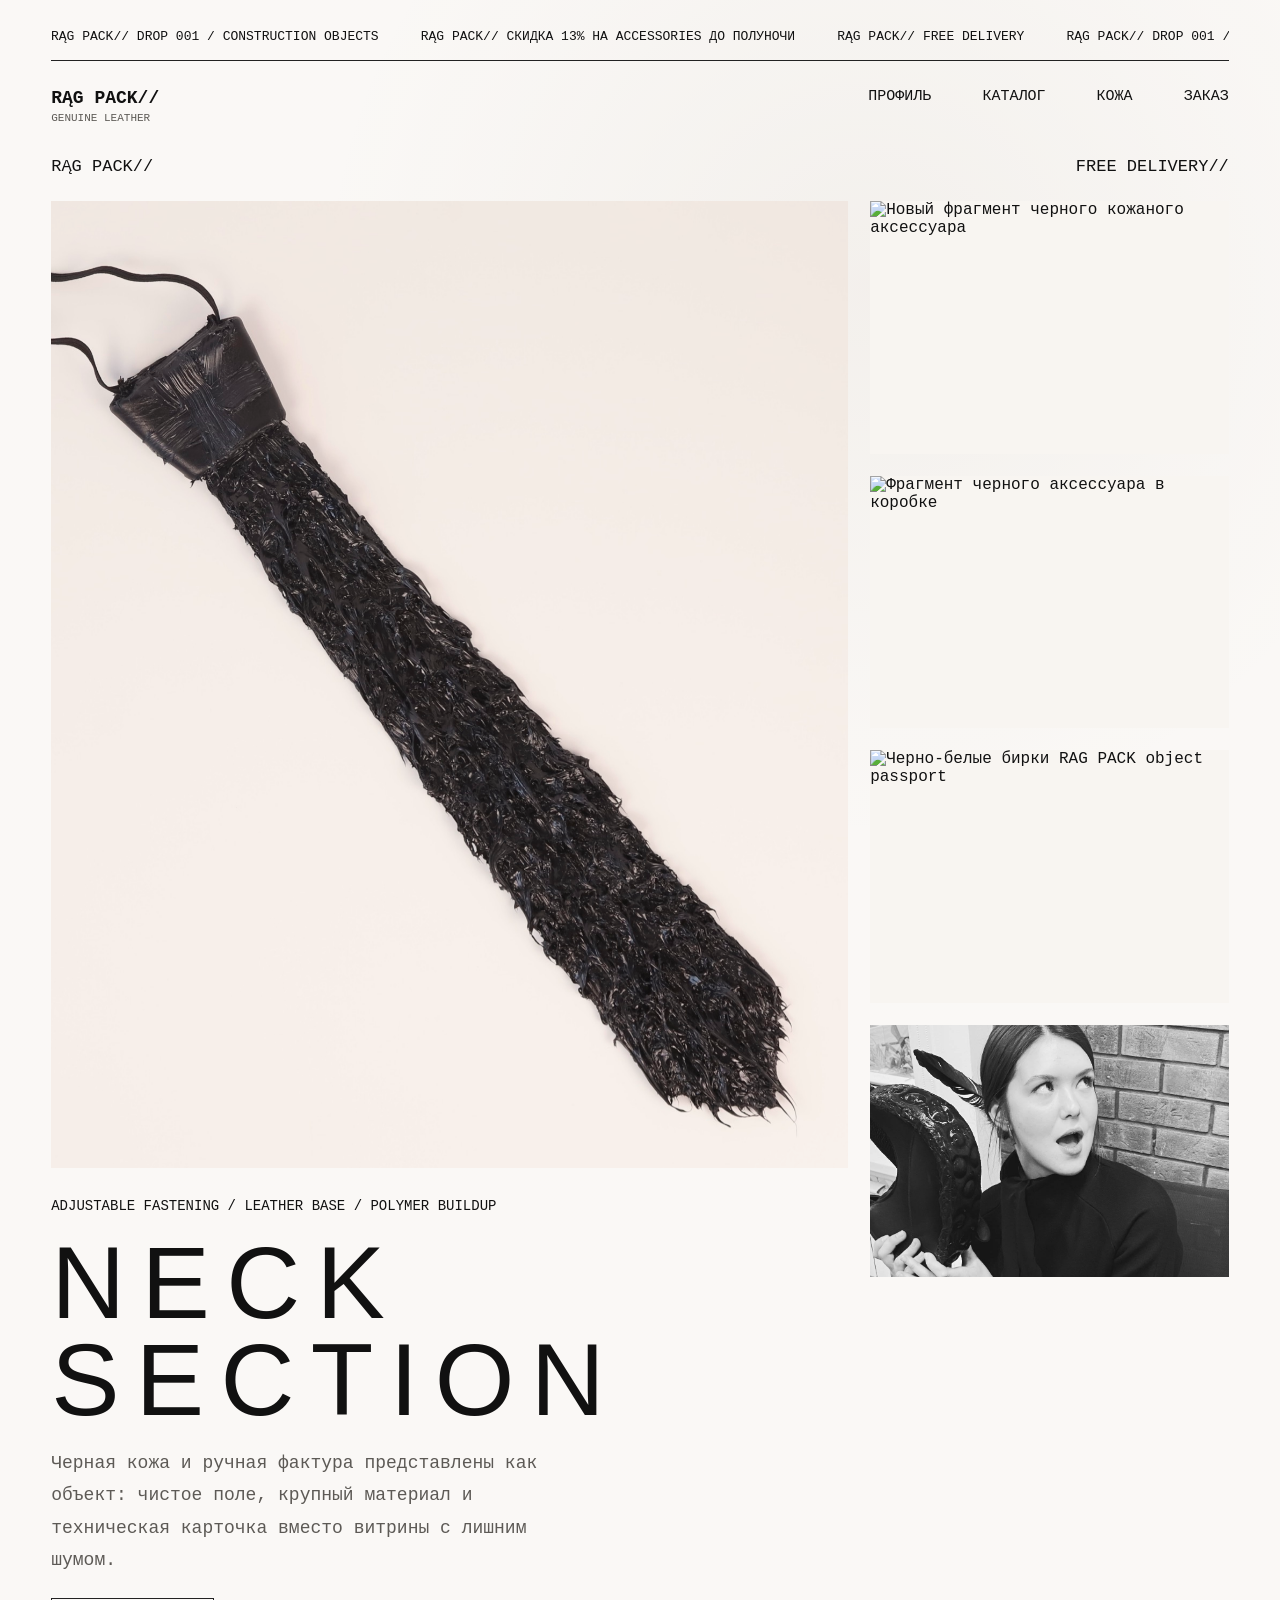
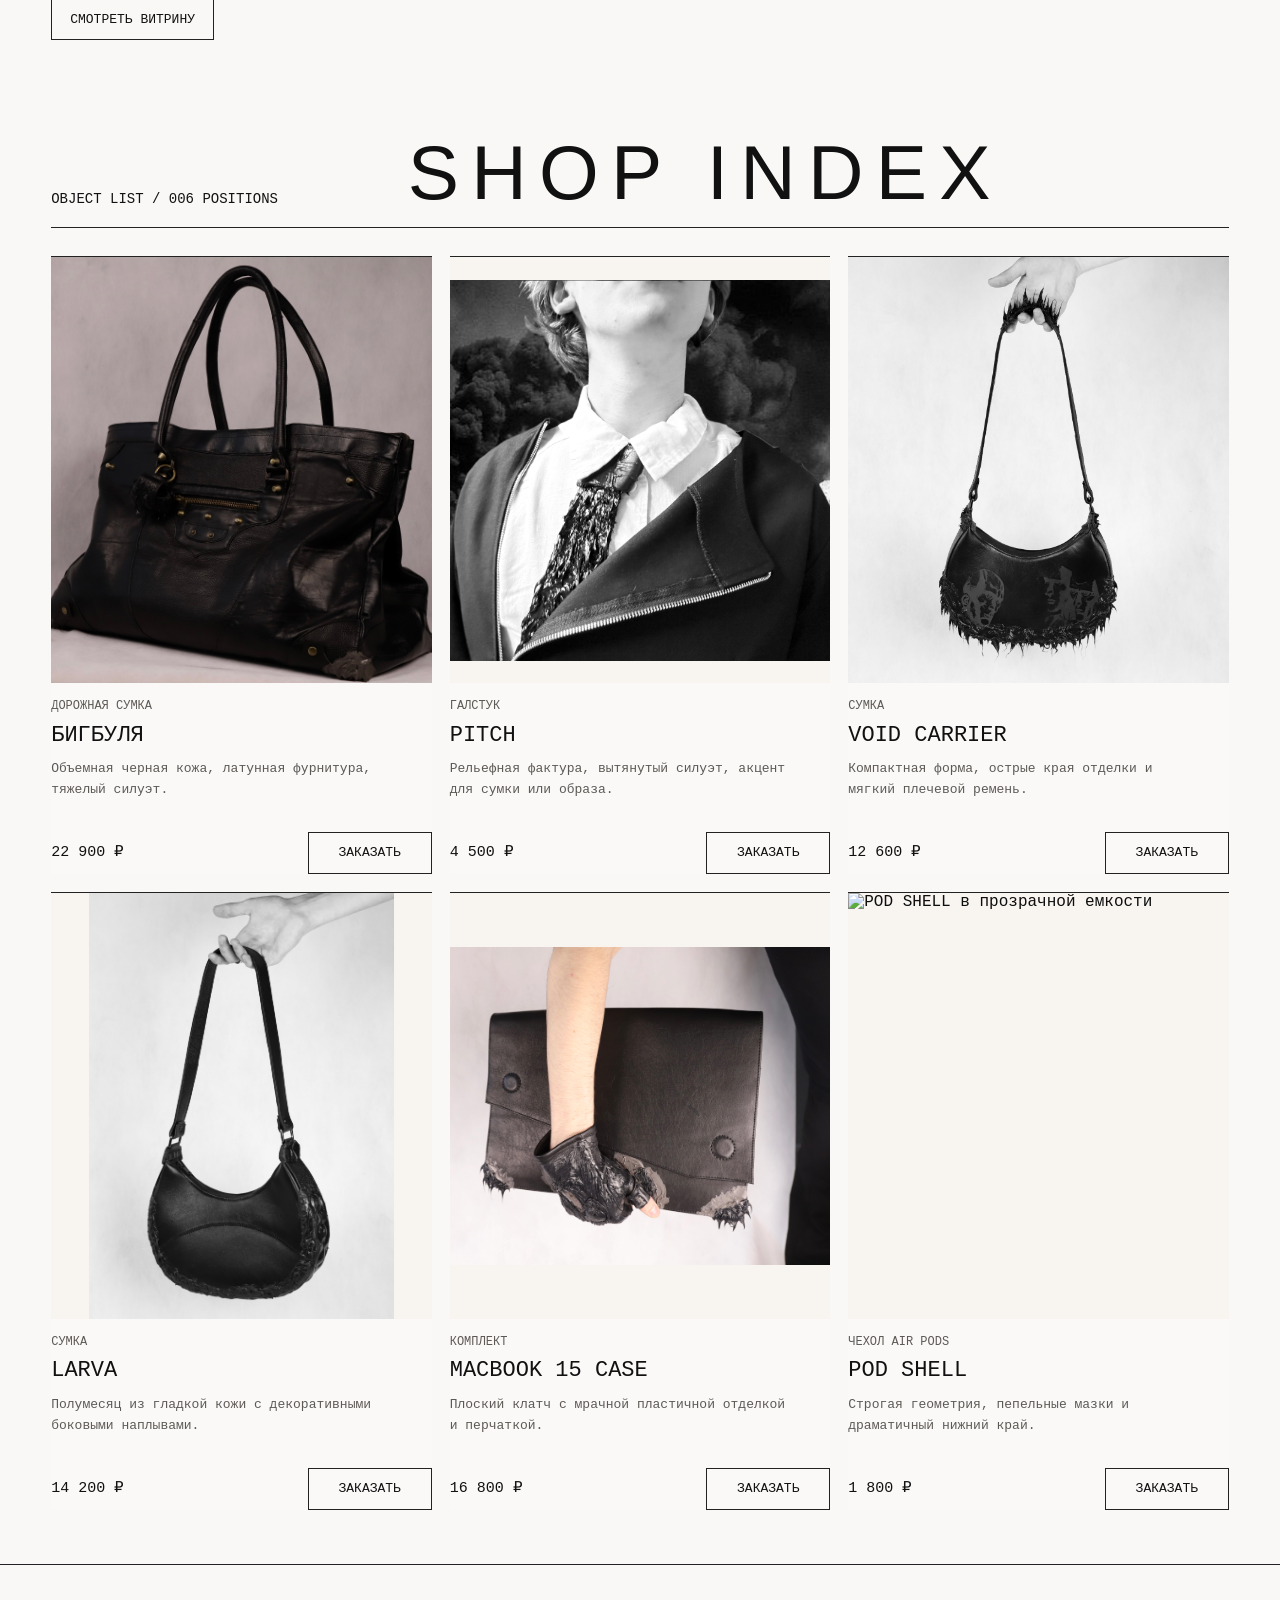
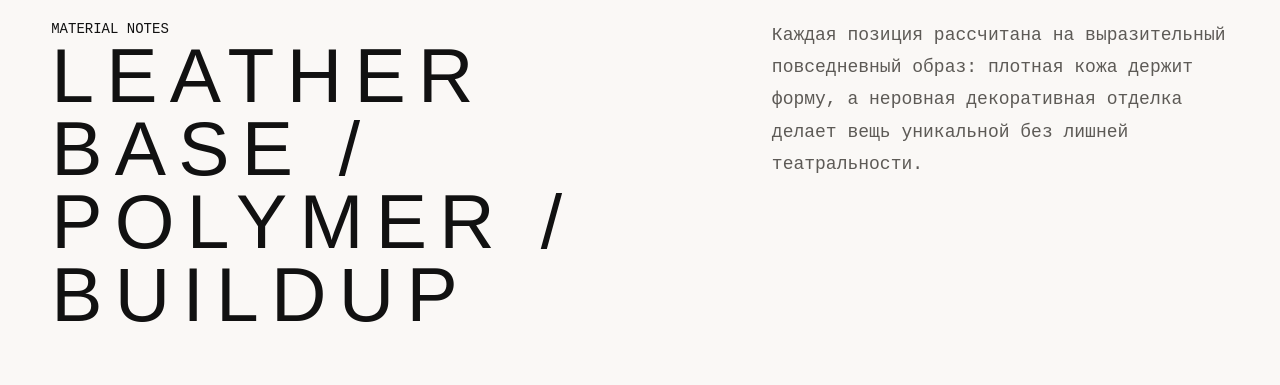
==== index.html @ fab862c4 "Point landing to permanent API domain" ====
<!doctype html>
<html lang="ru">

<head>
  <meta charset="UTF-8" />
  <meta name="viewport" content="width=device-width, initial-scale=1.0" />
  <title>RĄG PACK// Genuine Leather</title>
  <meta name="ragpack-api-url" content="https://api.ragpack.ru/api/orders" />
  <link rel="stylesheet" href="styles.css" />
</head>

<body>
  <div class="announcement" aria-label="Анонсы и скидки">
    <div class="announcement__frame">
      <div class="announcement__track">
        <span>drop 001 / construction objects</span>
        <span>скидка 13% на accessories до полуночи</span>
        <span>free delivery</span>
        <span aria-hidden="true">drop 001 / construction objects</span>
        <span aria-hidden="true">скидка 13% на accessories до полуночи</span>
        <span aria-hidden="true">free delivery</span>
      </div>
    </div>
  </div>

  <header class="site-header">
    <a class="logo" href="#" aria-label="RĄG PACK// Genuine Leather">
      <span class="logo__mark">R</span>
      <span>RĄG PACK//</span>
      <small>genuine leather</small>
    </a>
    <nav class="nav" aria-label="Основная навигация">
      <a href="https://api.ragpack.ru/profile">Профиль</a>
      <a href="#catalog">Каталог</a>
      <a href="#craft">Кожа</a>
      <a href="#order">Заказ</a>
    </nav>
  </header>

  <main>
    <section class="hero" aria-labelledby="hero-title">
      <div class="hero__topline">
        <span>RĄG PACK//</span>
        <span>FREE DELIVERY//</span>
      </div>
      <div class="hero__layout">
        <div>
          <div class="hero__media">
            <img src="assets/product-3.jpg" alt="Крупный фрагмент черного кожаного аксессуара" />
          </div>
          <div class="hero__content">
            <p class="section-label">adjustable fastening / leather base / polymer buildup</p>
            <h1 id="hero-title">neck section</h1>
            <p>
              Черная кожа и ручная фактура представлены как объект: чистое
              поле, крупный материал и техническая карточка вместо витрины с
              лишним шумом.
            </p>
            <a class="hero__button" href="#catalog">Смотреть витрину</a>
          </div>
        </div>
        <div class="detail-stack" aria-label="Фрагменты конструкции">
          <div class="detail-stack__image">
            <img src="assets/IMG_4618.heic.png" alt="Новый фрагмент черного кожаного аксессуара" />
          </div>
          <div class="detail-stack__image">
            <img src="assets/IMG_4147.heic.png" alt="Фрагмент черного аксессуара в коробке" />
          </div>
          <div class="detail-stack__image">
            <img src="assets/IMG_4120.heic.png" alt="Черно-белые бирки RAG PACK object passport" />
          </div>
          <div class="detail-stack__image">
            <img src="assets/detail-bottom.jpg" alt="Черно-белый портрет с сумкой Larva" />
          </div>
        </div>
      </div>
    </section>

    <section class="catalog" id="catalog" aria-labelledby="catalog-title">
      <div class="section-heading">
        <p class="section-label">object list / 006 positions</p>
        <h2 id="catalog-title">shop index</h2>
      </div>

      <div class="product-grid" id="product-grid" aria-live="polite">
        <noscript>
          <p class="catalog__fallback">
            Для заказа напишите креэйтору в Telegram:
            <a href="https://t.me/ragpackleather">https://t.me/ragpackleather</a>
          </p>
        </noscript>
      </div>
    </section>

    <section class="craft" id="craft" aria-labelledby="craft-title">
      <div>
        <p class="section-label">material notes</p>
        <h2 id="craft-title">leather base / polymer / buildup</h2>
      </div>
      <p>
        Каждая позиция рассчитана на выразительный повседневный образ: плотная
        кожа держит форму, а неровная декоративная отделка делает вещь
        уникальной без лишней театральности.
      </p>
    </section>
  </main>

  <dialog class="order-dialog" id="order">
    <form class="order-form" id="order-form">
      <button class="order-form__close" type="button" value="cancel" aria-label="Закрыть">×</button>
      <p class="section-label">Заказ</p>
      <h2>Написать креэйтору</h2>
      <p class="order-form__product">
        Товар: <span id="selected-product"></span>
      </p>
      <input type="text" name="company" tabindex="-1" autocomplete="off" aria-hidden="true" />
      <label>
        Имя
        <input type="text" name="customer_name" autocomplete="name" required />
      </label>
      <label>
        Адрес доставки
        <textarea name="delivery_address" rows="4" required></textarea>
      </label>
      <label>
        Telegram ID или username
        <input type="text" name="telegram_contact" inputmode="text" placeholder="@username или ID" required />
      </label>
      <p class="order-form__status" id="order-status" aria-live="polite"></p>
      <button class="order-form__submit" type="submit">Отправить заявку</button>
      <a class="order-form__creator" href="https://t.me/ragpackleather" target="_blank" rel="noopener noreferrer">
        Телега креатора
      </a>
    </form>
  </dialog>

  <script src="script.js"></script>
</body>

</html>
---- styles.css ----
:root {
  color-scheme: light;
  --paper: #f5f1ec;
  --paper-soft: #ebe5de;
  --ink: #111111;
  --muted: #5d5a56;
  --line: #222222;
  --line-soft: #d6d0c9;
  --accent: #b7a797;
  --mono: "Courier New", Courier, monospace;
  --sans: Arial, Helvetica, sans-serif;
}

* {
  box-sizing: border-box;
}

html {
  scroll-behavior: smooth;
}

body {
  margin: 0;
  background:
    linear-gradient(rgba(255, 255, 255, 0.52) 0 0),
    radial-gradient(circle at 68% 8%, rgba(183, 167, 151, 0.24), transparent 34rem),
    var(--paper);
  color: var(--ink);
  font-family: var(--mono);
  letter-spacing: 0;
}

a {
  color: inherit;
  text-decoration: none;
}

img {
  display: block;
  width: 100%;
}

.announcement {
  padding: 18px clamp(18px, 4vw, 56px) 0;
}

.announcement__frame {
  max-width: 1280px;
  margin: 0 auto;
  padding: 10px 0 14px;
  overflow: hidden;
  border-bottom: 1px solid var(--line);
  color: var(--ink);
  font: 400 13px/1.4 var(--mono);
  text-transform: uppercase;
}

.announcement__track {
  display: flex;
  width: max-content;
  gap: 42px;
  animation: announcement-marquee 24s linear infinite;
  will-change: transform;
}

.announcement__frame:hover .announcement__track {
  animation-play-state: paused;
}

.announcement__track span {
  white-space: nowrap;
}

.announcement__track span::before {
  content: "RĄG PACK// ";
}

@keyframes announcement-marquee {
  from {
    transform: translateX(0);
  }

  to {
    transform: translateX(calc(-50% - 21px));
  }
}

@media (prefers-reduced-motion: reduce) {
  .announcement__track {
    animation: none;
  }
}

.site-header {
  display: flex;
  align-items: start;
  justify-content: space-between;
  max-width: 1280px;
  margin: 0 auto;
  padding: 28px clamp(18px, 4vw, 56px) 20px;
}

.logo {
  display: grid;
  gap: 6px;
  font: 700 18px/1 var(--mono);
  text-transform: uppercase;
}

.logo__mark {
  display: none;
}

.logo small {
  color: var(--muted);
  font-size: 11px;
  font-weight: 400;
  letter-spacing: 0;
}

.nav {
  display: flex;
  gap: clamp(18px, 4vw, 54px);
  color: var(--ink);
  font: 400 15px/1 var(--mono);
  text-transform: uppercase;
}

.nav a {
  border-bottom: 1px solid transparent;
}

.nav a:hover {
  border-color: var(--ink);
}

.hero {
  max-width: 1280px;
  margin: 0 auto;
  padding: 14px clamp(18px, 4vw, 56px) 42px;
}

.hero__layout {
  display: grid;
  grid-template-columns: minmax(0, 1.6fr) minmax(290px, 0.72fr);
  gap: 22px;
  align-items: start;
}

.hero__topline {
  display: flex;
  justify-content: space-between;
  margin-bottom: 26px;
  font: 400 17px/1 var(--mono);
  text-transform: uppercase;
}

.hero__media {
  position: relative;
  min-height: 620px;
  overflow: hidden;
  background: #f8f5f1;
}

.hero__media img {
  height: 100%;
  object-fit: cover;
  object-position: 32% 52%;
  mix-blend-mode: multiply;
}

.hero__content {
  display: grid;
  gap: 18px;
  margin-top: 28px;
}

.section-label {
  margin: 0;
  color: var(--ink);
  font: 400 14px/1.45 var(--mono);
  text-transform: uppercase;
}

h1,
h2,
h3,
p {
  margin-top: 0;
}

h1,
h2,
h3 {
  font-family: var(--sans);
  font-weight: 300;
  letter-spacing: 0.16em;
  text-transform: uppercase;
}

h1 {
  max-width: 980px;
  margin: 0;
  font-size: clamp(58px, 8vw, 116px);
  line-height: 0.95;
}

.hero p:not(.section-label) {
  max-width: 520px;
  margin: 0;
  color: var(--muted);
  font: 400 18px/1.8 var(--mono);
}

.hero__button,
.product-card button,
.order-form__submit {
  display: inline-flex;
  min-height: 42px;
  align-items: center;
  justify-content: center;
  border: 1px solid var(--line);
  background: transparent;
  color: var(--ink);
  cursor: pointer;
  font: 400 13px/1 var(--mono);
  text-transform: uppercase;
  transition: background 180ms ease, color 180ms ease;
}

.hero__button {
  width: fit-content;
  margin-top: 4px;
  padding: 0 18px;
}

.hero__button:hover,
.product-card button:hover,
.order-form__submit:hover {
  background: var(--ink);
  color: var(--paper);
}

.detail-stack {
  display: grid;
  gap: 22px;
}

.detail-stack__image {
  aspect-ratio: 1.42 / 1;
  overflow: hidden;
  background: #f8f5f1;
}

.detail-stack__image img {
  height: 100%;
  object-fit: cover;
  object-position: center;
}

.detail-stack__image:nth-child(3) img {
  object-position: center bottom;
}

.catalog,
.craft {
  max-width: 1280px;
  margin: 0 auto;
  padding: 54px clamp(18px, 4vw, 56px);
}

.section-heading {
  display: grid;
  grid-template-columns: minmax(180px, 0.4fr) minmax(0, 1fr);
  gap: 28px;
  align-items: end;
  margin-bottom: 28px;
  padding-bottom: 18px;
  border-bottom: 1px solid var(--line);
}

.section-heading h2,
.craft h2 {
  margin: 0;
  font-size: clamp(42px, 6vw, 92px);
  line-height: 0.95;
}

.product-grid {
  display: grid;
  grid-template-columns: repeat(3, minmax(0, 1fr));
  gap: 18px;
}

.product-card {
  display: flex;
  min-width: 0;
  min-height: 100%;
  flex-direction: column;
  border-top: 1px solid var(--line);
  background: rgba(255, 255, 255, 0.16);
}

.product-card__image {
  aspect-ratio: 1 / 1.12;
  overflow: hidden;
  background: #f8f5f1;
}

.product-card__image img {
  height: 100%;
  object-fit: cover;
  filter: grayscale(0.08) contrast(1.03);
  transition: transform 420ms ease;
}

.product-card:hover .product-card__image img {
  transform: scale(1.025);
}

.product-card:nth-child(2) .product-card__image img {
  object-fit: contain;
  object-position: center;
}

.product-card:nth-child(4) .product-card__image img {
  object-fit: contain;
  object-position: center;
}

.product-card:nth-child(5) .product-card__image img {
  object-fit: contain;
  object-position: center;
}

.product-card__body {
  display: flex;
  flex: 1;
  flex-direction: column;
  padding: 15px 0 0;
}

.product-card__tag {
  color: var(--muted);
  font: 400 12px/1.45 var(--mono);
  text-transform: uppercase;
}

.product-card h3 {
  margin: 8px 0 10px;
  font: 400 22px/1.1 var(--mono);
  letter-spacing: 0;
  text-transform: uppercase;
}

.product-card p {
  max-width: 92%;
  color: var(--muted);
  font: 400 13px/1.65 var(--mono);
}

.product-card__bottom {
  display: flex;
  align-items: center;
  justify-content: space-between;
  gap: 12px;
  margin-top: auto;
  padding: 18px 0 0;
}

.product-card strong {
  color: var(--ink);
  font: 400 15px/1 var(--mono);
}

.product-card button {
  width: 124px;
  padding: 0 12px;
}

.catalog__fallback {
  grid-column: 1 / -1;
  margin: 0;
  color: var(--muted);
  font: 400 15px/1.7 var(--mono);
}

.catalog__fallback a {
  border-bottom: 1px solid var(--line);
}

.craft {
  display: grid;
  grid-template-columns: minmax(0, 0.8fr) minmax(260px, 0.55fr);
  gap: 56px;
  border-top: 1px solid var(--line);
}

.craft p:not(.section-label) {
  margin: 0;
  color: var(--muted);
  font: 400 18px/1.8 var(--mono);
}

.order-dialog {
  width: min(92vw, 520px);
  border: 1px solid var(--line);
  padding: 0;
  background: var(--paper);
  color: var(--ink);
}

.order-dialog::backdrop {
  background: rgba(245, 241, 236, 0.62);
  backdrop-filter: blur(5px);
}

.order-form {
  position: relative;
  display: grid;
  gap: 16px;
  padding: 30px;
}

.order-form h2 {
  margin: 0 38px 6px 0;
  font-size: 36px;
  line-height: 1;
}

.order-form__close {
  position: absolute;
  top: 14px;
  right: 14px;
  width: 34px;
  height: 34px;
  border: 1px solid var(--line);
  background: transparent;
  color: var(--ink);
  cursor: pointer;
  font-size: 24px;
  line-height: 1;
}

.order-form__product {
  margin: 0;
  color: var(--muted);
  font: 400 15px/1.5 var(--mono);
}

.order-form label {
  display: grid;
  gap: 8px;
  color: var(--ink);
  font: 400 12px/1.4 var(--mono);
  text-transform: uppercase;
}

.order-form input,
.order-form textarea {
  width: 100%;
  border: 1px solid var(--line);
  border-radius: 0;
  background: rgba(255, 255, 255, 0.24);
  color: var(--ink);
  font: 400 15px/1.5 var(--mono);
}

.order-form input {
  min-height: 44px;
  padding: 0 12px;
}

.order-form textarea {
  resize: vertical;
  min-height: 104px;
  padding: 11px 12px;
}

.order-form input[name="company"] {
  position: absolute;
  left: -100vw;
  width: 1px;
  height: 1px;
  opacity: 0;
}

.order-form__status {
  min-height: 22px;
  margin: 0;
  color: var(--muted);
  font: 400 13px/1.5 var(--mono);
}

.order-form__status[data-type="success"] {
  color: #276238;
}

.order-form__status[data-type="error"] {
  color: #8f1f1f;
}

.order-form__submit {
  display: inline-flex;
  align-items: center;
  justify-content: center;
  min-height: 48px;
  margin-top: 6px;
  padding: 0 18px;
  background: var(--ink);
  color: var(--paper);
  font: 700 13px/1 var(--mono);
  text-align: center;
  text-decoration: none;
  text-transform: uppercase;
}

.order-form__submit:disabled {
  cursor: wait;
  opacity: 0.58;
}

.order-form__creator {
  width: fit-content;
  border-bottom: 1px solid var(--line);
  color: var(--ink);
  font: 400 13px/1.5 var(--mono);
  text-transform: uppercase;
}

.workspace {
  max-width: 1280px;
  margin: 0 auto;
  padding: 14px clamp(18px, 4vw, 56px) 64px;
}

.workspace__hero {
  display: grid;
  gap: 18px;
  padding: 24px 0 34px;
  border-bottom: 1px solid var(--line);
}

.workspace__hero h1 {
  font-size: clamp(56px, 10vw, 128px);
}

.auth-panel,
.profile-view,
.admin-view {
  margin-top: 28px;
}

.auth-panel {
  display: grid;
  grid-template-columns: minmax(0, 0.7fr) minmax(280px, 0.45fr);
  gap: 42px;
  align-items: start;
  padding-bottom: 34px;
  border-bottom: 1px solid var(--line);
}

.auth-panel h2,
.toolbar h2,
.section-heading--compact h2 {
  margin: 0;
  font-size: clamp(30px, 4vw, 54px);
  line-height: 1;
}

.auth-panel p:not(.section-label) {
  max-width: 620px;
  color: var(--muted);
  font: 400 16px/1.75 var(--mono);
}

.auth-form {
  display: grid;
  gap: 14px;
}

.auth-form label,
.customer-row label {
  display: grid;
  gap: 8px;
  font: 400 12px/1.4 var(--mono);
  text-transform: uppercase;
}

.auth-form input,
.admin-pane select,
.customer-row textarea {
  width: 100%;
  border: 1px solid var(--line);
  border-radius: 0;
  background: rgba(255, 255, 255, 0.24);
  color: var(--ink);
  font: 400 15px/1.5 var(--mono);
}

.auth-form input,
.admin-pane select {
  min-height: 44px;
  padding: 0 12px;
}

.customer-row textarea {
  resize: vertical;
  min-height: 86px;
  padding: 10px 12px;
}

.toolbar {
  display: flex;
  align-items: end;
  justify-content: space-between;
  gap: 22px;
  padding-bottom: 22px;
  border-bottom: 1px solid var(--line);
}

.text-button {
  min-height: 36px;
  border: 1px solid var(--line);
  background: transparent;
  color: var(--ink);
  cursor: pointer;
  font: 400 12px/1 var(--mono);
  padding: 0 12px;
  text-transform: uppercase;
}

.text-button:hover {
  background: var(--ink);
  color: var(--paper);
}

.profile-facts {
  display: grid;
  grid-template-columns: repeat(3, minmax(0, 1fr));
  gap: 18px;
  margin: 24px 0 40px;
}

.profile-facts div {
  min-width: 0;
  border-top: 1px solid var(--line);
  padding-top: 12px;
}

.profile-facts dt {
  color: var(--muted);
  font: 400 12px/1.4 var(--mono);
  text-transform: uppercase;
}

.profile-facts dd {
  margin: 8px 0 0;
  overflow-wrap: anywhere;
  font: 400 17px/1.4 var(--mono);
}

.section-heading--compact {
  grid-template-columns: minmax(160px, 0.25fr) minmax(0, 1fr);
  margin-top: 22px;
}

.admin-layout {
  display: grid;
  grid-template-columns: minmax(0, 1fr) minmax(320px, 0.58fr);
  gap: 22px;
  margin-top: 24px;
}

.admin-pane {
  min-width: 0;
  border-top: 1px solid var(--line);
  padding-top: 16px;
}

.pane-heading {
  display: flex;
  align-items: center;
  justify-content: space-between;
  gap: 16px;
  margin-bottom: 16px;
}

.pane-heading h3 {
  margin: 0;
  font: 400 20px/1.1 var(--mono);
  letter-spacing: 0;
}

.pane-heading select {
  max-width: 220px;
}

.table-list {
  display: grid;
  gap: 12px;
}

.table-row,
.customer-row {
  display: grid;
  gap: 14px;
  border-top: 1px solid var(--line-soft);
  padding: 14px 0 2px;
}

.table-row {
  grid-template-columns: minmax(0, 1fr) minmax(180px, 0.42fr);
}

.table-row--admin {
  grid-template-columns: minmax(0, 1fr) minmax(200px, 0.36fr);
}

.table-row div,
.customer-row__head,
.customer-row {
  min-width: 0;
}

.table-row strong,
.customer-row strong {
  display: block;
  overflow-wrap: anywhere;
  font: 700 15px/1.4 var(--mono);
}

.table-row span,
.customer-row span,
.customer-row p {
  display: block;
  margin: 5px 0 0;
  overflow-wrap: anywhere;
  color: var(--muted);
  font: 400 13px/1.5 var(--mono);
}

.status-pill {
  width: fit-content;
  border: 1px solid var(--line);
  padding: 5px 8px;
  color: var(--ink) !important;
  text-transform: uppercase;
}

.customer-row__head {
  display: flex;
  align-items: start;
  justify-content: space-between;
  gap: 12px;
}

.empty-state {
  margin: 0;
  color: var(--muted);
  font: 400 15px/1.7 var(--mono);
}

@media (max-width: 960px) {
  .hero__layout,
  .section-heading,
  .craft,
  .auth-panel,
  .admin-layout {
    grid-template-columns: 1fr;
  }

  .detail-stack {
    grid-template-columns: repeat(2, minmax(0, 1fr));
  }

  .product-grid {
    grid-template-columns: repeat(2, minmax(0, 1fr));
  }
}

@media (max-width: 640px) {
  .site-header {
    gap: 22px;
    flex-direction: column;
  }

  .nav {
    width: 100%;
    justify-content: space-between;
    gap: 12px;
    font-size: 13px;
  }

  .hero__topline {
    gap: 18px;
    flex-direction: column;
    margin-bottom: 18px;
    font-size: 14px;
  }

  .hero__media {
    min-height: 430px;
  }

  h1 {
    font-size: clamp(42px, 14vw, 64px);
  }

  .hero p:not(.section-label),
  .craft p:not(.section-label) {
    font-size: 15px;
  }

  .detail-stack,
  .product-grid,
  .profile-facts,
  .table-row,
  .table-row--admin {
    grid-template-columns: 1fr;
  }

  .section-heading h2,
  .craft h2 {
    font-size: clamp(36px, 12vw, 54px);
  }

  .toolbar,
  .pane-heading,
  .customer-row__head {
    align-items: stretch;
    flex-direction: column;
  }

  .pane-heading select {
    max-width: none;
  }
}
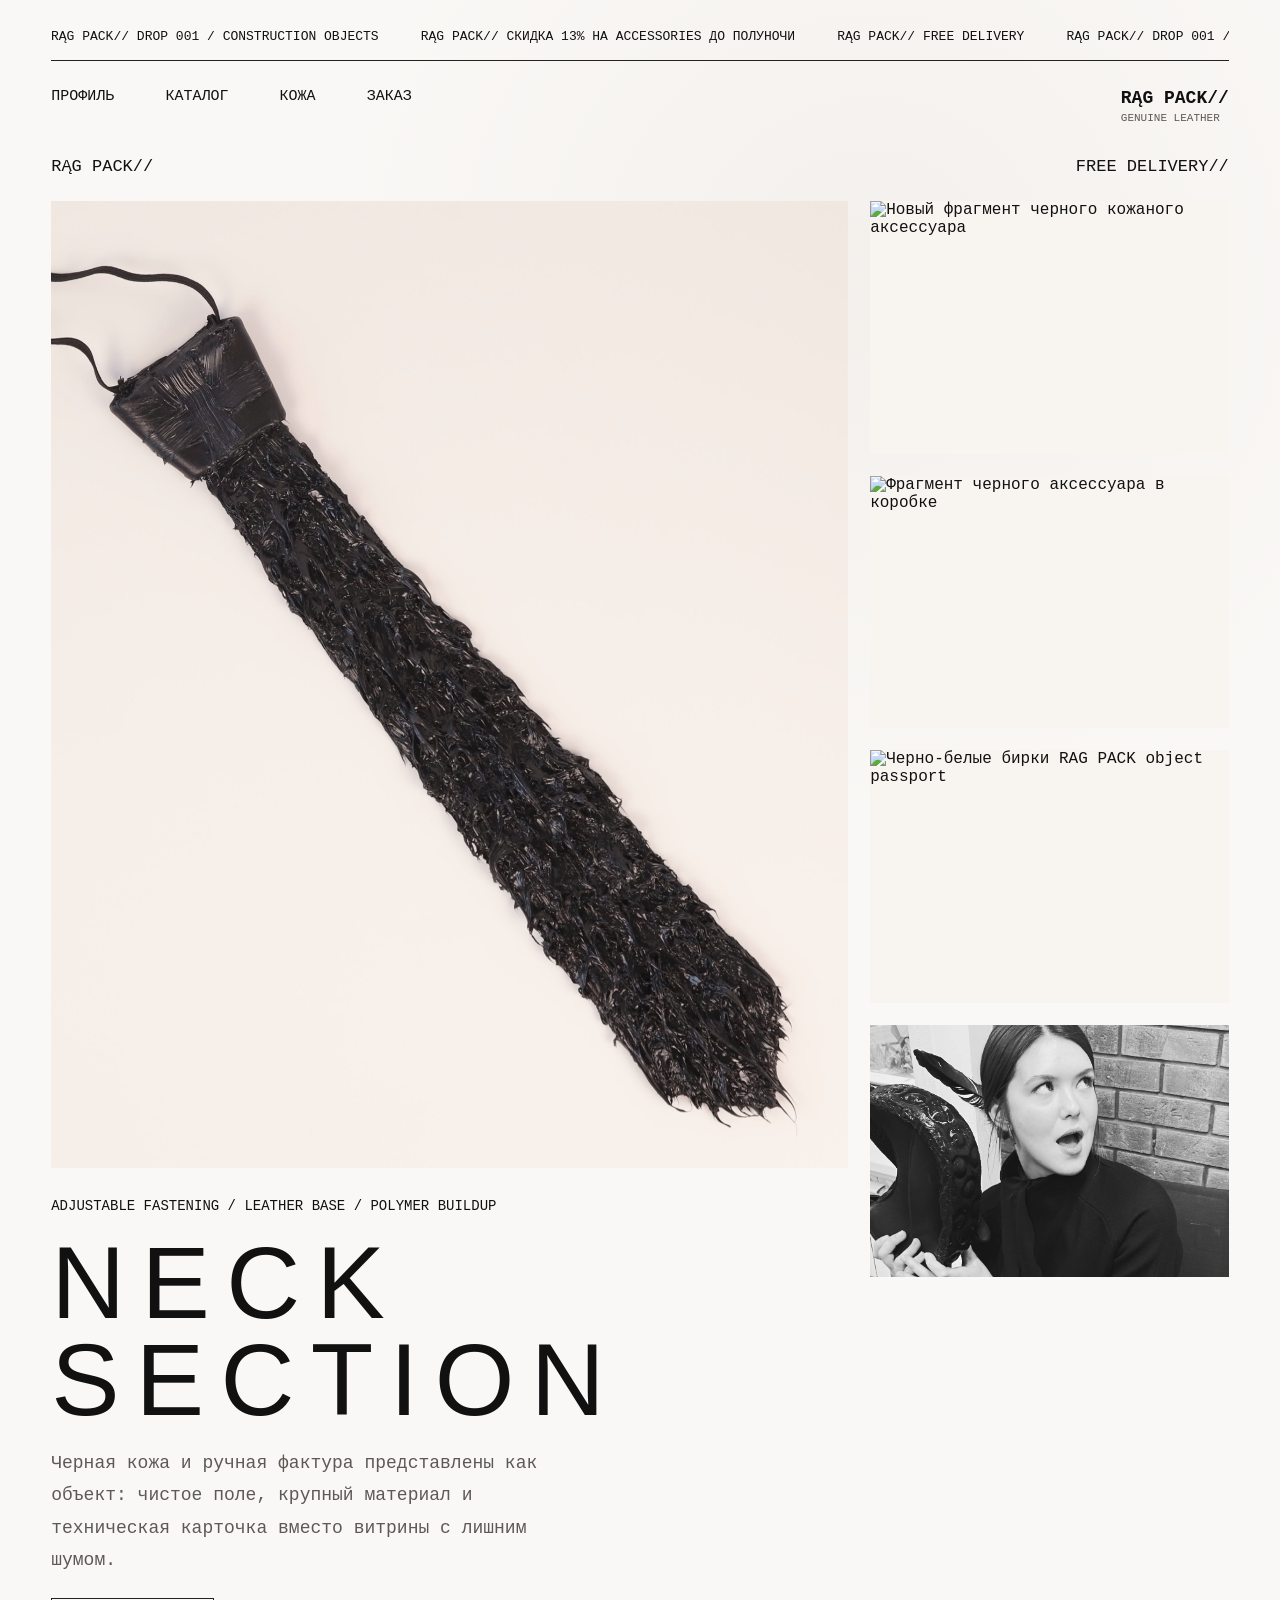
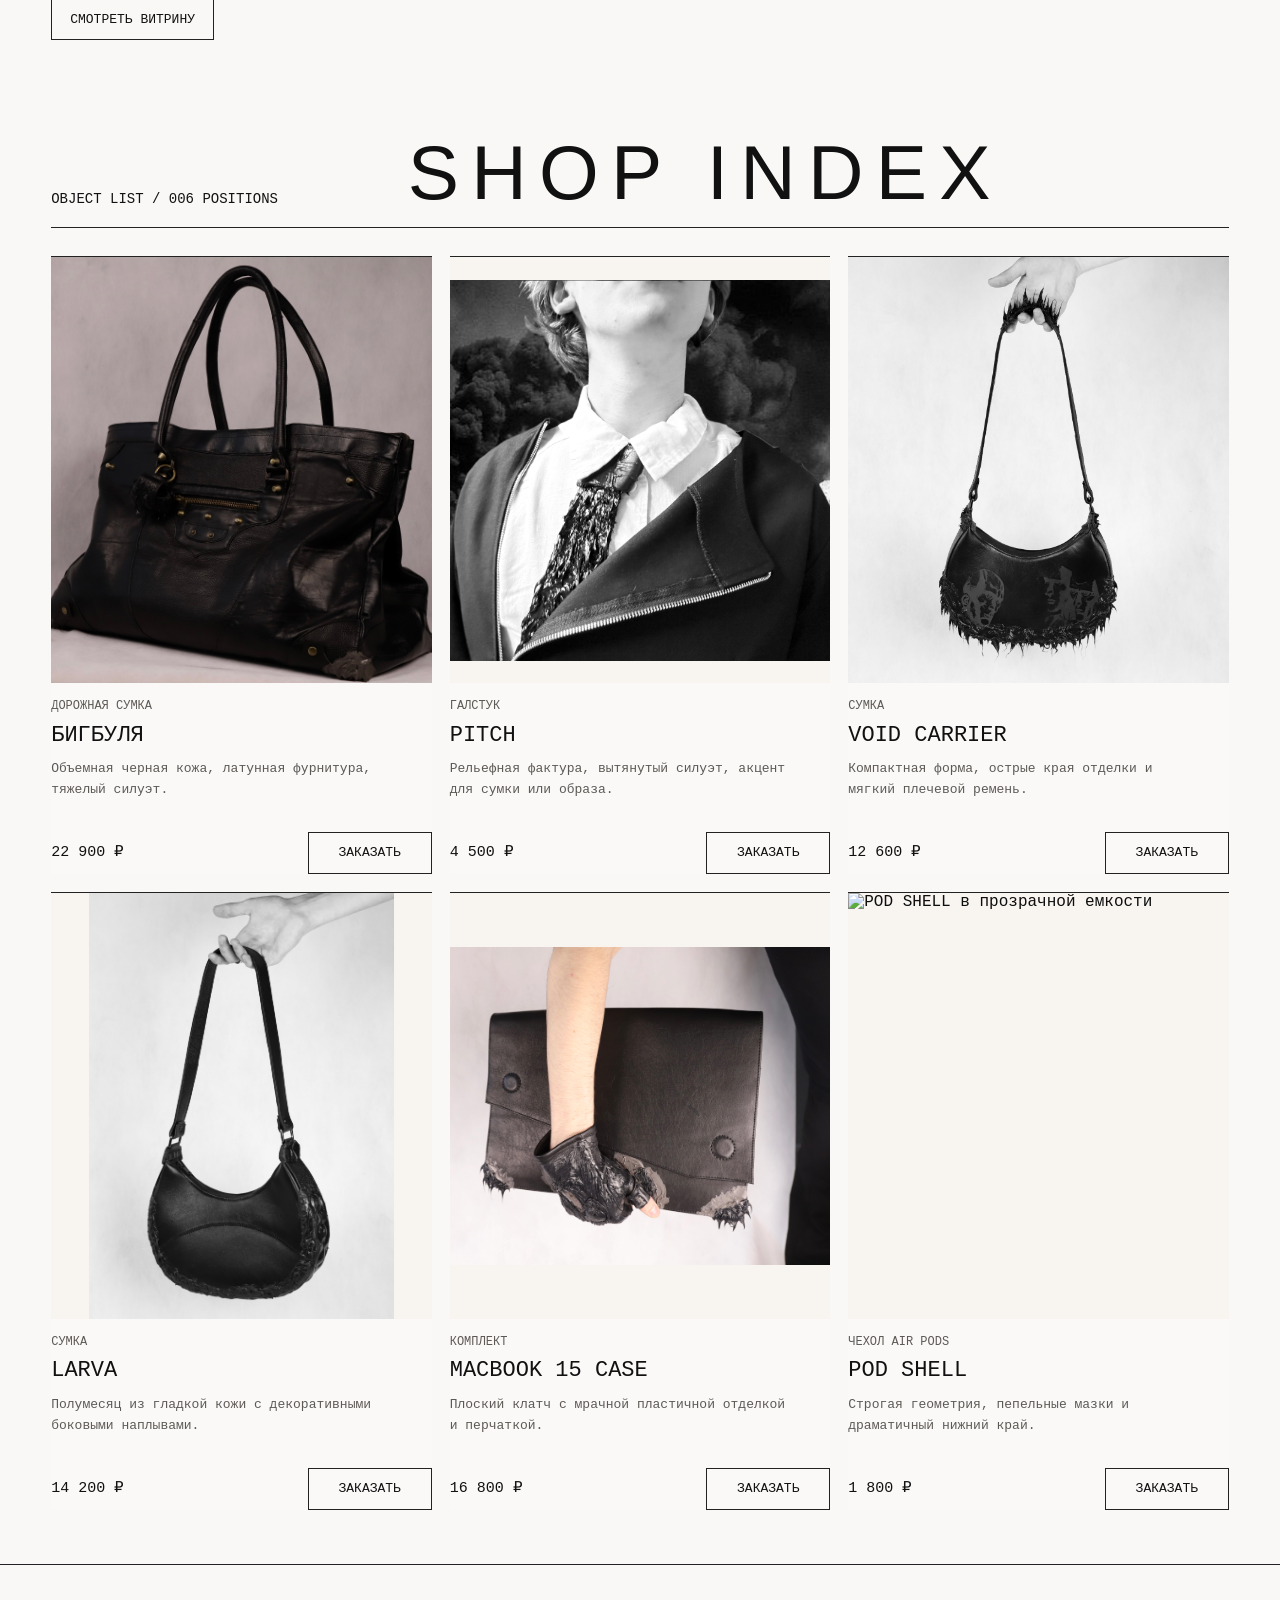
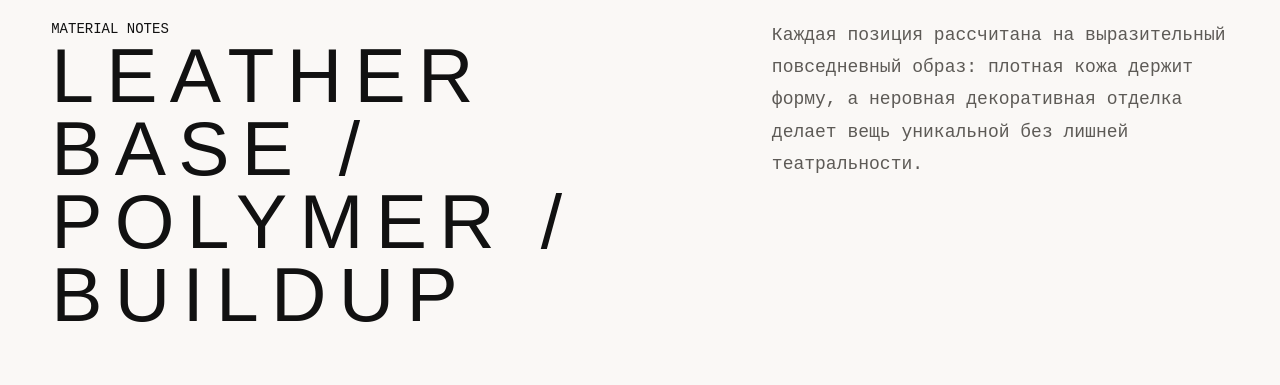
==== commit 962304a1: "Merge admin CRM into profile" ====
--- a/index.html
+++ b/index.html
@@ -23,18 +23,18 @@
     </div>
   </div>
 
-  <header class="site-header">
-    <a class="logo" href="#" aria-label="RĄG PACK// Genuine Leather">
-      <span class="logo__mark">R</span>
-      <span>RĄG PACK//</span>
-      <small>genuine leather</small>
-    </a>
+  <header class="site-header site-header--landing">
     <nav class="nav" aria-label="Основная навигация">
       <a href="https://api.ragpack.ru/profile">Профиль</a>
       <a href="#catalog">Каталог</a>
       <a href="#craft">Кожа</a>
       <a href="#order">Заказ</a>
     </nav>
+    <a class="logo" href="#" aria-label="RĄG PACK// Genuine Leather">
+      <span class="logo__mark">R</span>
+      <span>RĄG PACK//</span>
+      <small>genuine leather</small>
+    </a>
   </header>
 
   <main>
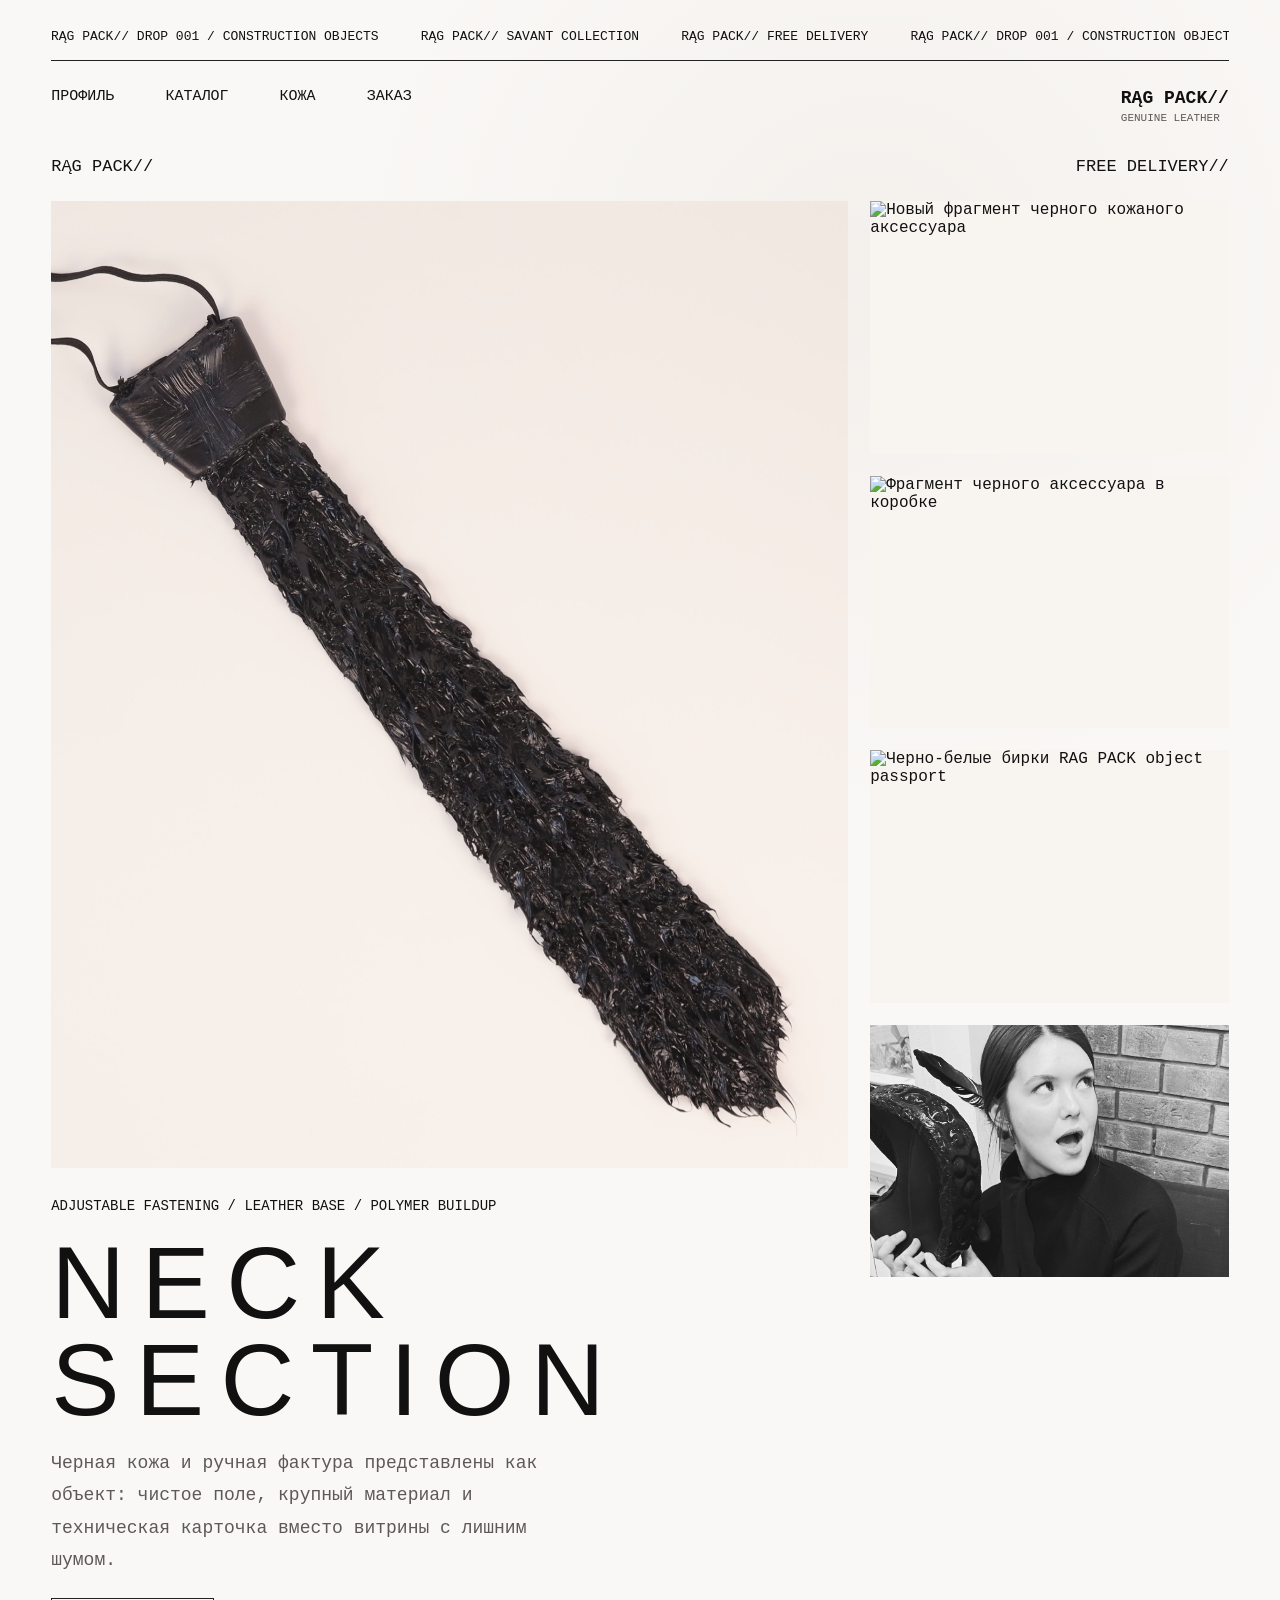
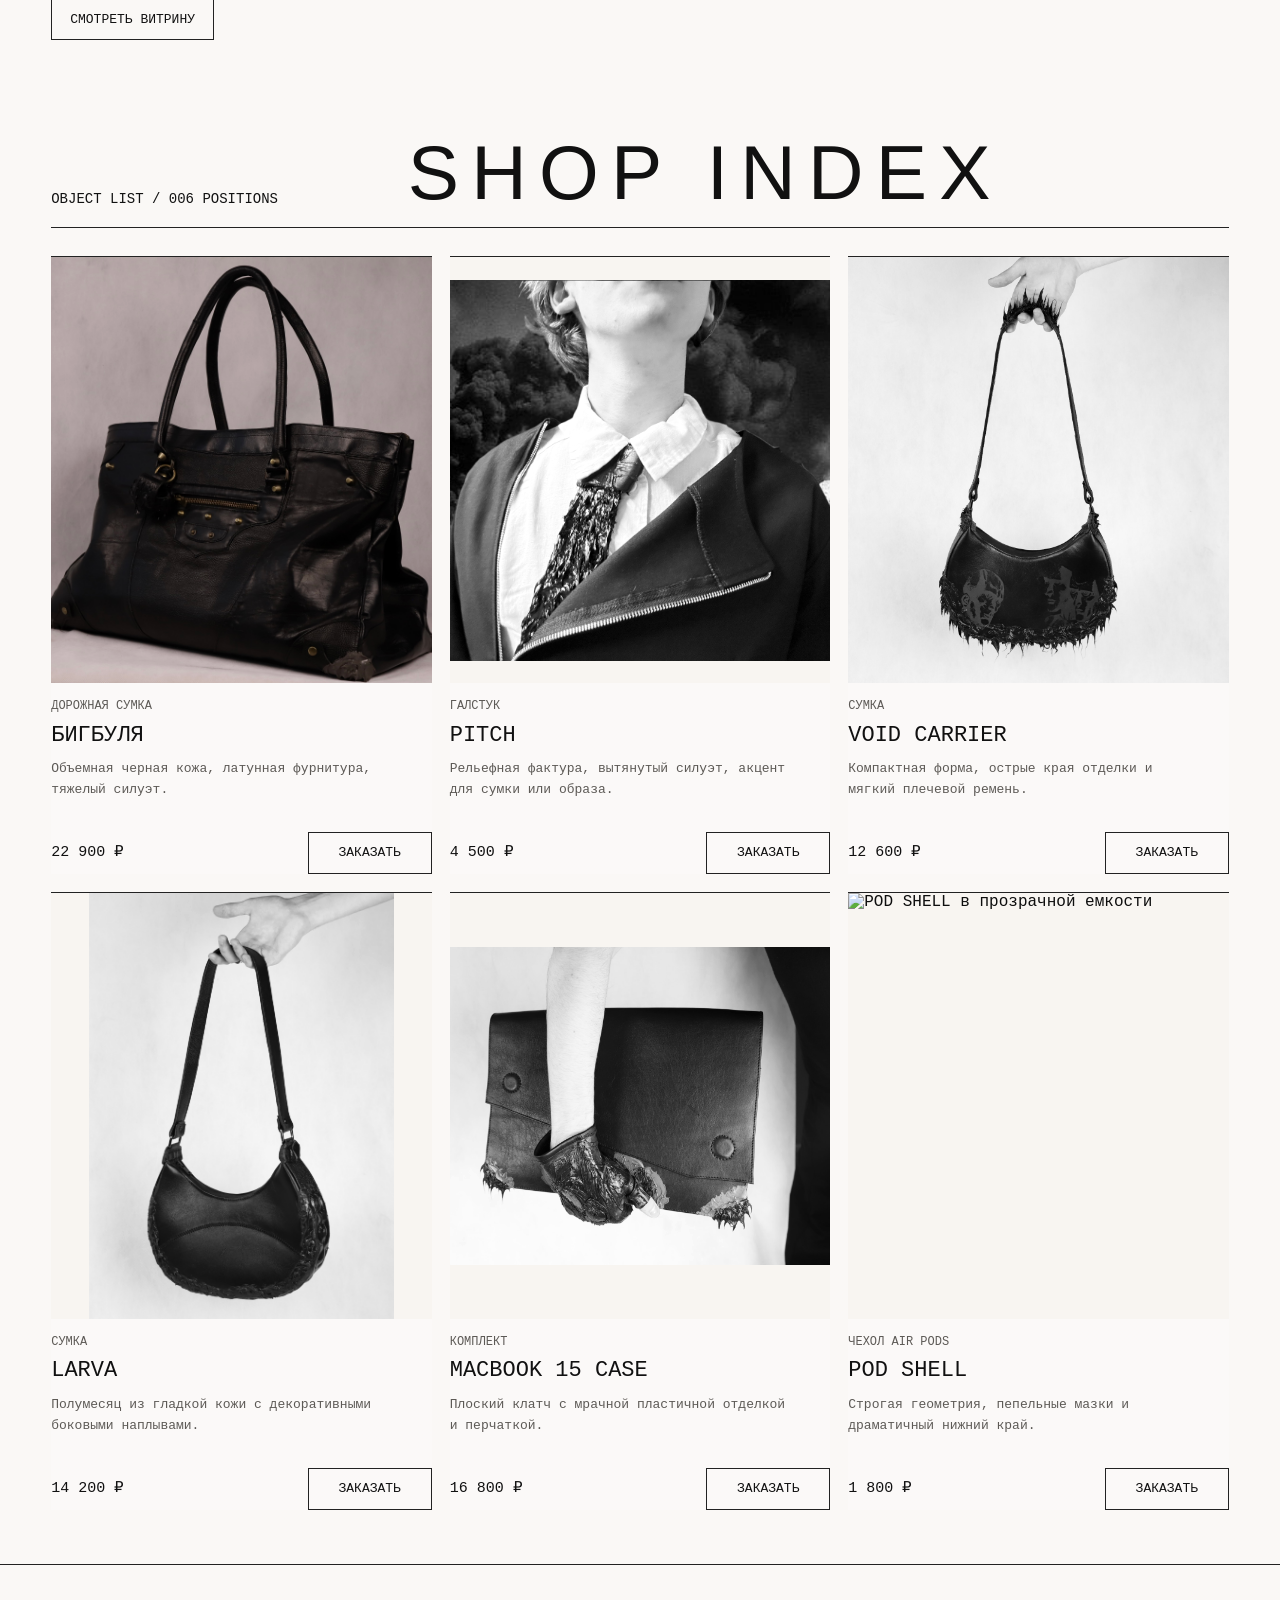
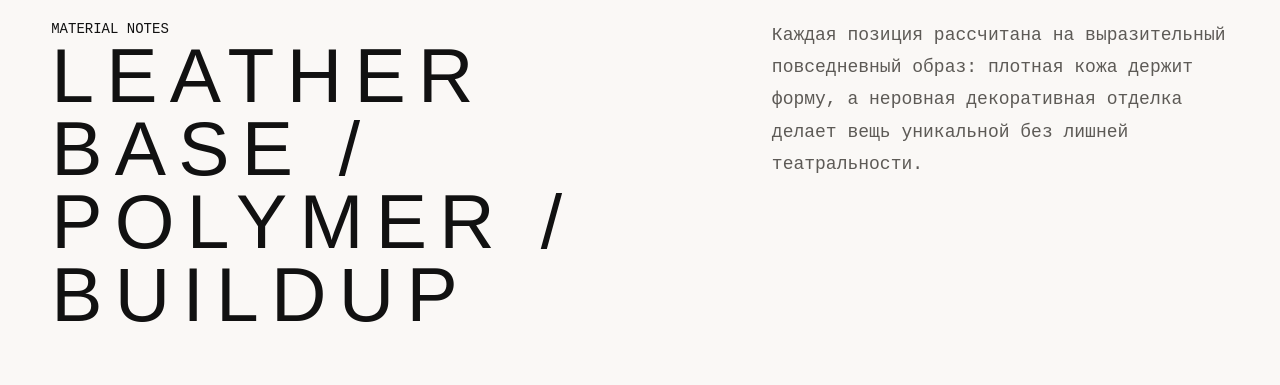
==== commit 356d2efc: "Use profile Telegram for site orders" ====
--- a/index.html
+++ b/index.html
@@ -14,10 +14,10 @@
     <div class="announcement__frame">
       <div class="announcement__track">
         <span>drop 001 / construction objects</span>
-        <span>скидка 13% на accessories до полуночи</span>
+        <span>Savant Collection</span>
         <span>free delivery</span>
         <span aria-hidden="true">drop 001 / construction objects</span>
-        <span aria-hidden="true">скидка 13% на accessories до полуночи</span>
+        <span aria-hidden="true">Savant Collection</span>
         <span aria-hidden="true">free delivery</span>
       </div>
     </div>
@@ -122,10 +122,11 @@
         Адрес доставки
         <textarea name="delivery_address" rows="4" required></textarea>
       </label>
-      <label>
+      <label id="telegram-contact-field">
         Telegram ID или username
         <input type="text" name="telegram_contact" inputmode="text" placeholder="@username или ID" required />
       </label>
+      <p class="order-form__profile-contact" id="profile-telegram-contact" hidden></p>
       <p class="order-form__status" id="order-status" aria-live="polite"></p>
       <button class="order-form__submit" type="submit">Отправить заявку</button>
       <a class="order-form__creator" href="https://t.me/ragpackleather" target="_blank" rel="noopener noreferrer">
--- a/styles.css
+++ b/styles.css
@@ -446,6 +446,14 @@
   margin: 0;
   color: var(--muted);
   font: 400 15px/1.5 var(--mono);
+}
+
+.order-form__profile-contact {
+  margin: 0;
+  border: 1px solid var(--line-soft);
+  padding: 12px;
+  color: var(--muted);
+  font: 400 13px/1.5 var(--mono);
 }
 
 .order-form label {
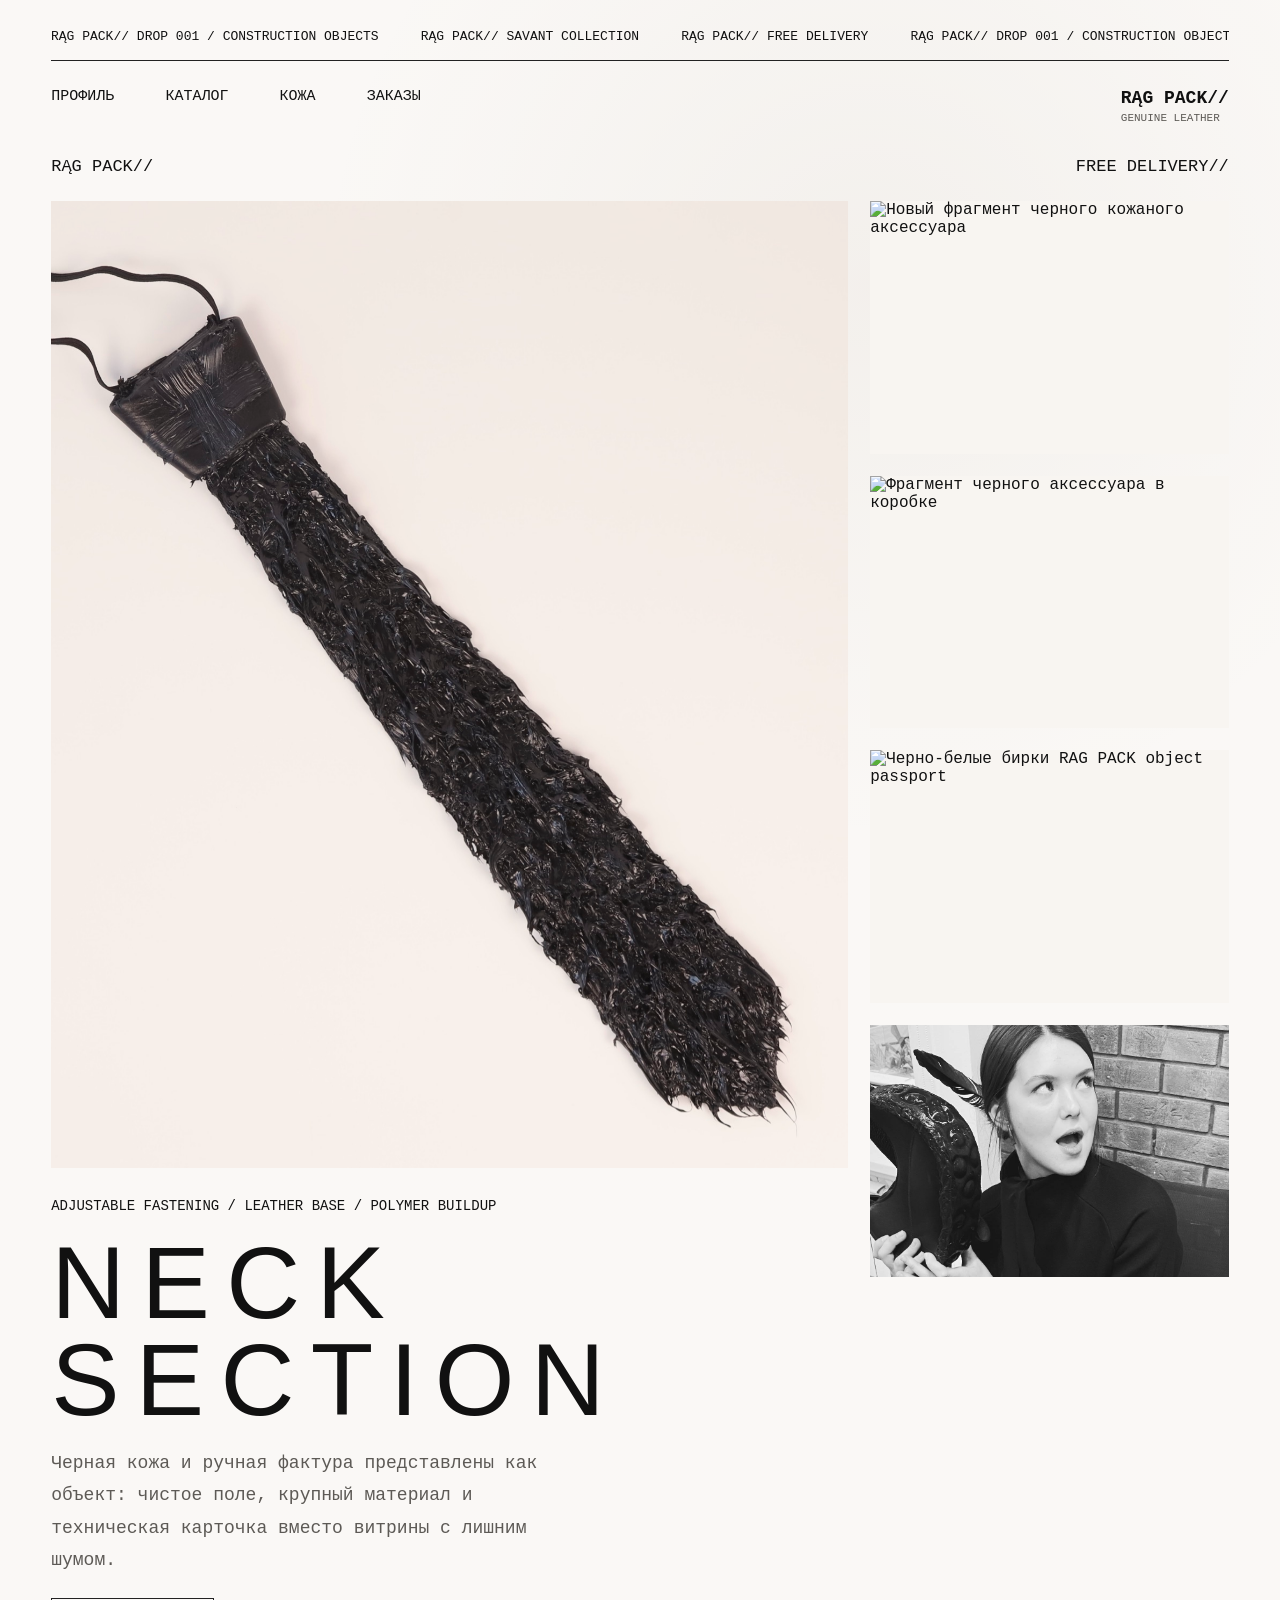
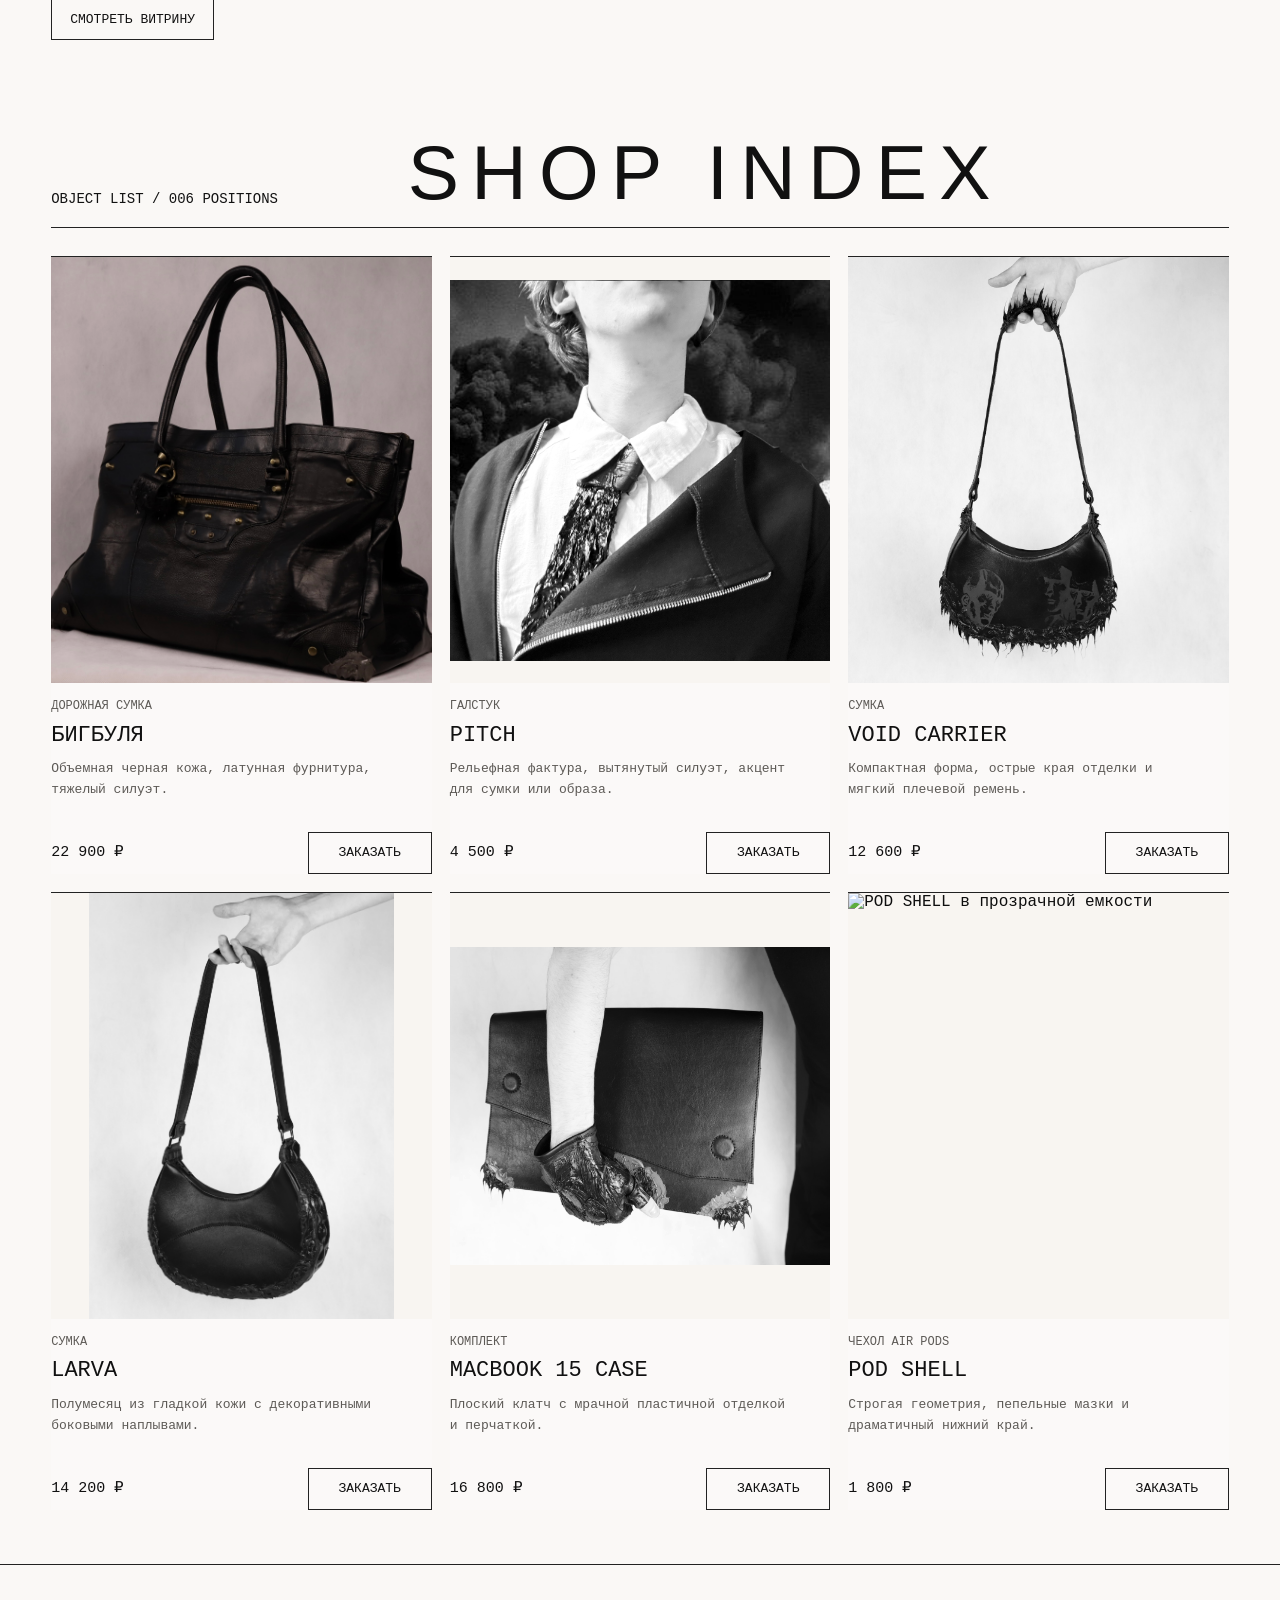
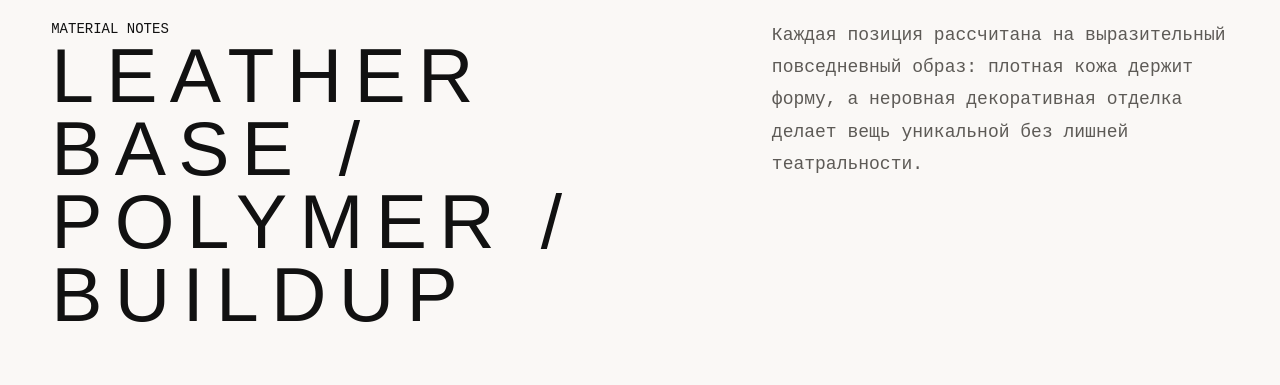
==== commit a2c45f2c: "Fix profile auth panel visibility" ====
--- a/index.html
+++ b/index.html
@@ -25,10 +25,10 @@
 
   <header class="site-header site-header--landing">
     <nav class="nav" aria-label="Основная навигация">
-      <a href="https://api.ragpack.ru/profile">Профиль</a>
+      <a id="profile-link" href="https://api.ragpack.ru/profile">Профиль</a>
       <a href="#catalog">Каталог</a>
       <a href="#craft">Кожа</a>
-      <a href="#order">Заказ</a>
+      <a id="orders-link" href="https://api.ragpack.ru/profile#auth-panel">Заказы</a>
     </nav>
     <a class="logo" href="#" aria-label="RĄG PACK// Genuine Leather">
       <span class="logo__mark">R</span>
--- a/styles.css
+++ b/styles.css
@@ -38,6 +38,10 @@
 img {
   display: block;
   width: 100%;
+}
+
+[hidden] {
+  display: none !important;
 }
 
 .announcement {
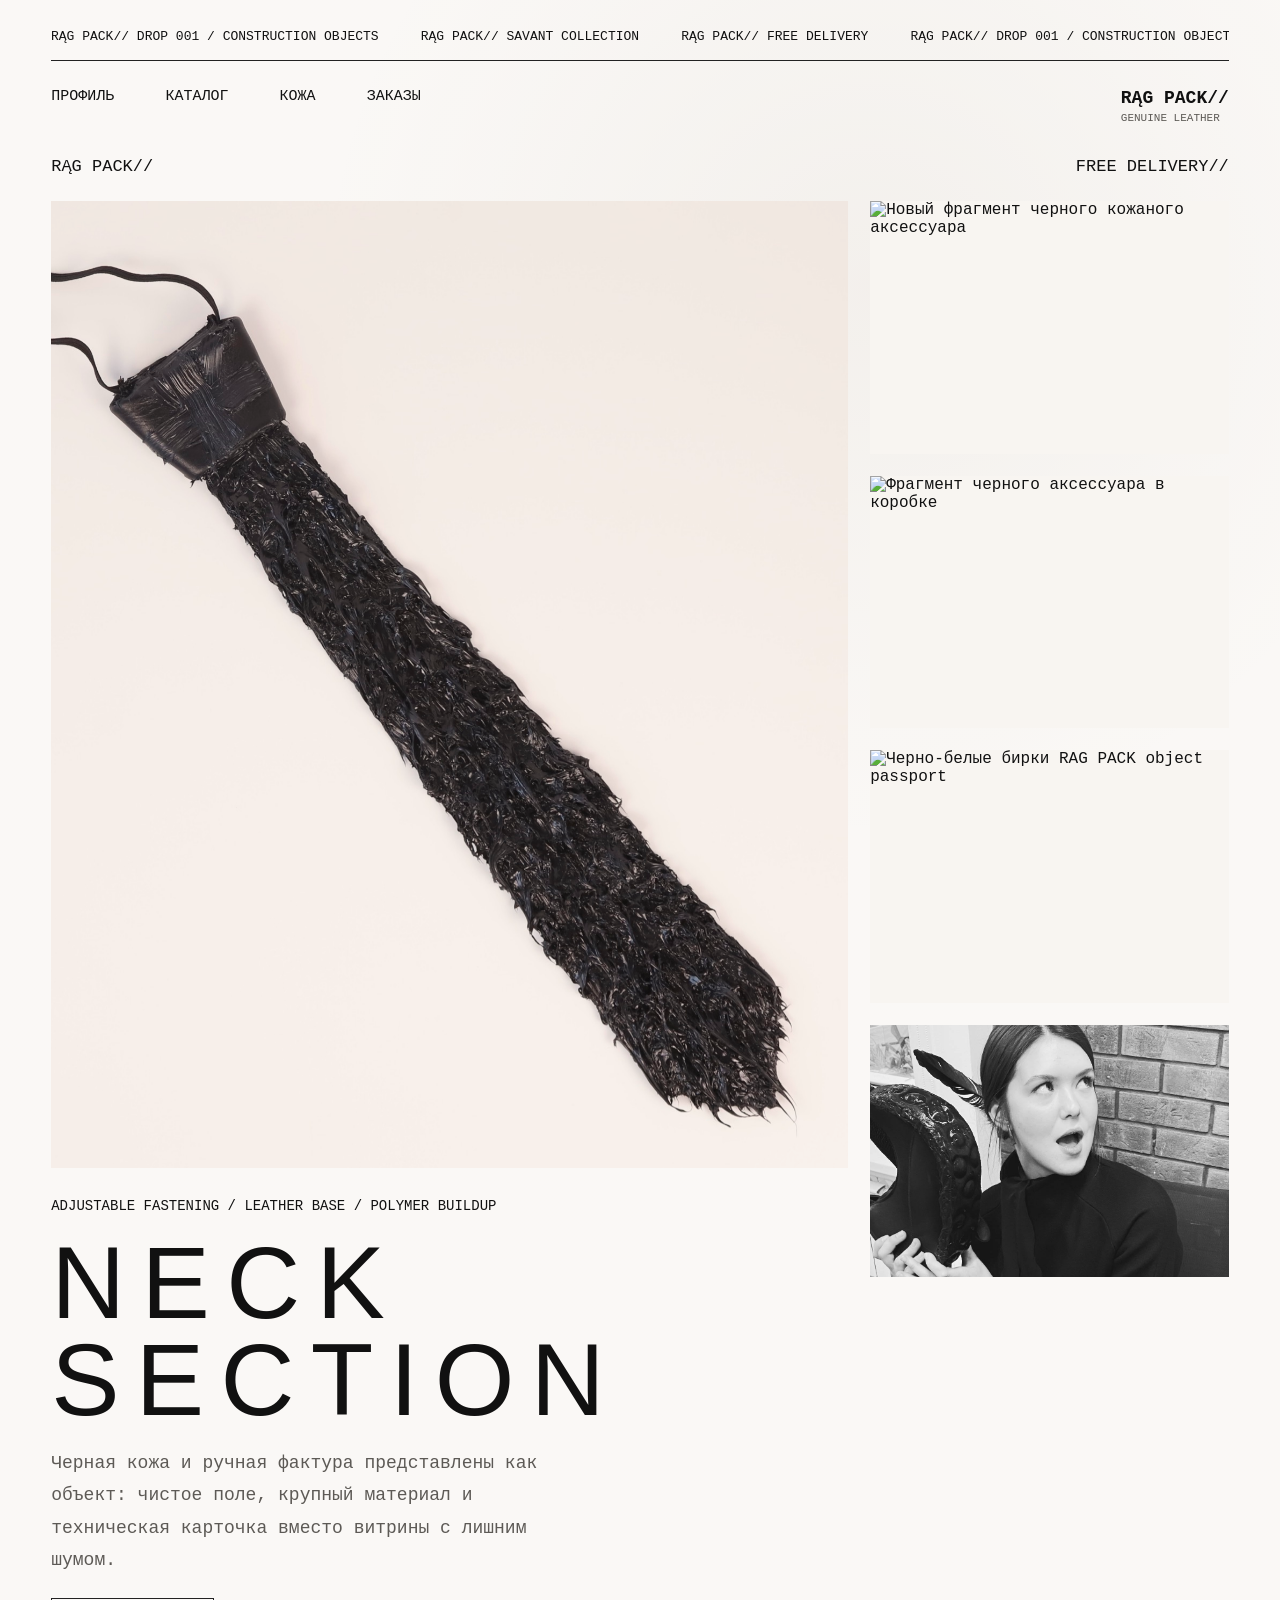
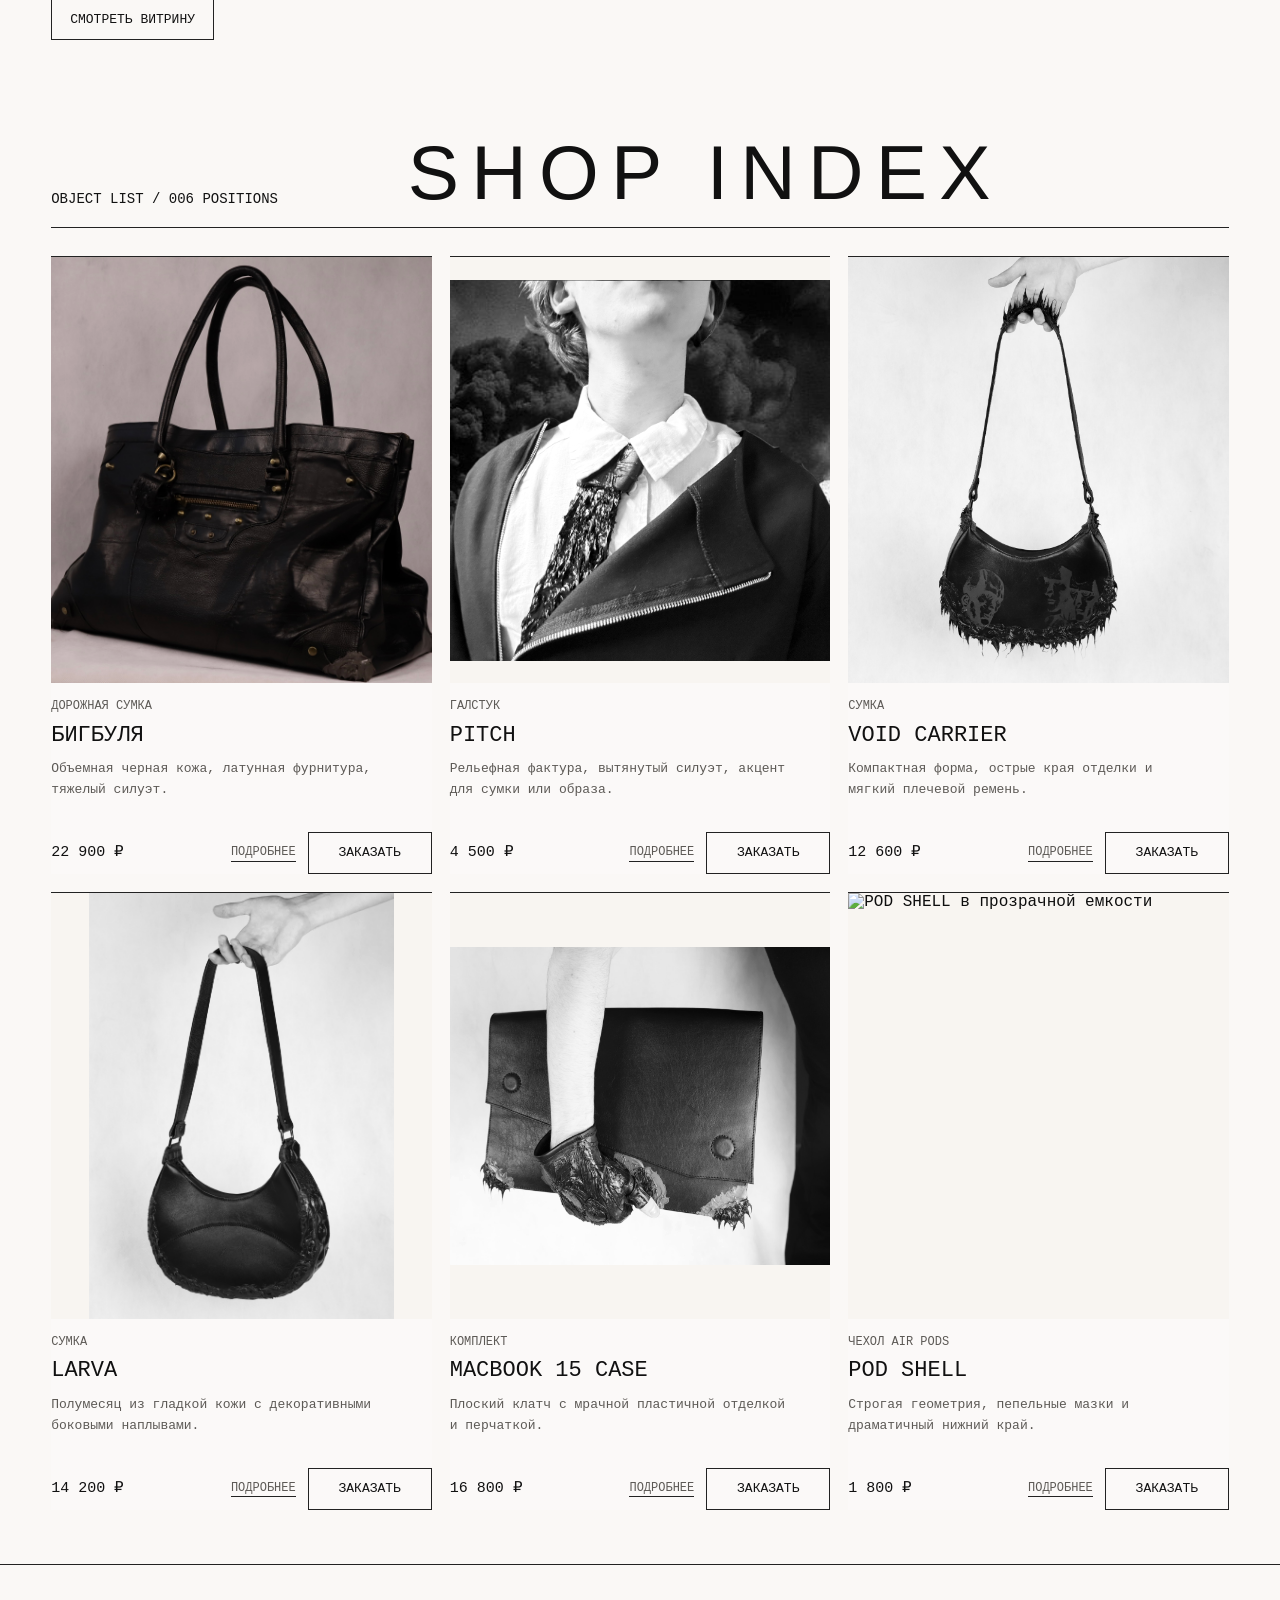
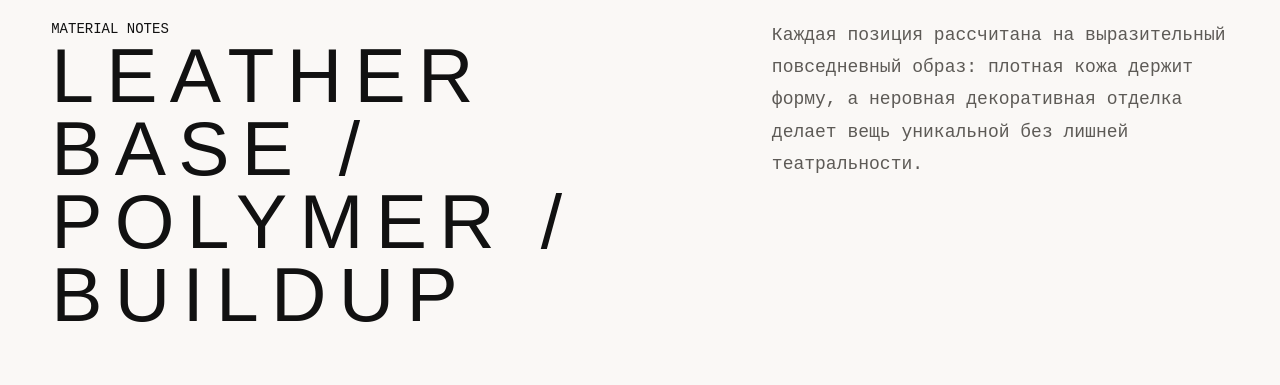
==== commit 6dfa0998: "Add product detail pages" ====
--- a/index.html
+++ b/index.html
@@ -6,7 +6,7 @@
   <meta name="viewport" content="width=device-width, initial-scale=1.0" />
   <title>RĄG PACK// Genuine Leather</title>
   <meta name="ragpack-api-url" content="https://api.ragpack.ru/api/orders" />
-  <link rel="stylesheet" href="styles.css" />
+  <link rel="stylesheet" href="styles.css?v=product-pages-2" />
 </head>
 
 <body>
@@ -135,7 +135,8 @@
     </form>
   </dialog>
 
-  <script src="script.js"></script>
+  <script src="shared.js?v=product-pages-6"></script>
+  <script src="script.js?v=product-pages-6"></script>
 </body>
 
 </html>
--- a/styles.css
+++ b/styles.css
@@ -138,6 +138,15 @@
   border-color: var(--ink);
 }
 
+a:focus-visible,
+button:focus-visible,
+input:focus-visible,
+textarea:focus-visible,
+select:focus-visible {
+  outline: 2px solid var(--ink);
+  outline-offset: 3px;
+}
+
 .hero {
   max-width: 1280px;
   margin: 0 auto;
@@ -305,7 +314,15 @@
   background: rgba(255, 255, 255, 0.16);
 }
 
+.product-card__link {
+  display: flex;
+  min-width: 0;
+  flex: 1;
+  flex-direction: column;
+}
+
 .product-card__image {
+  display: block;
   aspect-ratio: 1 / 1.12;
   overflow: hidden;
   background: #f8f5f1;
@@ -382,11 +399,32 @@
   padding: 0 12px;
 }
 
+.product-card__actions {
+  display: flex;
+  align-items: center;
+  gap: 12px;
+}
+
+.product-card__details {
+  border-bottom: 1px solid var(--line);
+  color: var(--muted);
+  font: 400 12px/1.4 var(--mono);
+  text-transform: uppercase;
+}
+
+.product-card__details:hover {
+  color: var(--ink);
+}
+
 .catalog__fallback {
   grid-column: 1 / -1;
   margin: 0;
   color: var(--muted);
   font: 400 15px/1.7 var(--mono);
+}
+
+.catalog__fallback[data-type="error"] {
+  color: #8f1f1f;
 }
 
 .catalog__fallback a {
@@ -540,6 +578,205 @@
   text-transform: uppercase;
 }
 
+.product-detail {
+  max-width: 1280px;
+  margin: 0 auto;
+  padding: 14px clamp(18px, 4vw, 56px) 72px;
+}
+
+.product-detail__layout {
+  display: grid;
+  grid-template-columns: minmax(0, 1.05fr) minmax(320px, 0.62fr);
+  gap: clamp(24px, 4vw, 56px);
+  align-items: start;
+}
+
+.product-detail__gallery {
+  display: grid;
+  grid-template-columns: repeat(2, minmax(0, 1fr));
+  gap: 18px;
+}
+
+.product-detail__image {
+  min-width: 0;
+  margin: 0;
+  overflow: hidden;
+  background: #f8f5f1;
+}
+
+.product-detail__image img {
+  height: 100%;
+  object-fit: cover;
+  filter: grayscale(0.08) contrast(1.03);
+}
+
+.product-detail__image--primary {
+  grid-column: 1 / -1;
+  aspect-ratio: 1.18 / 1;
+}
+
+.product-detail__image--fit-contain {
+  aspect-ratio: 1 / 1;
+}
+
+.product-detail__image--fit-contain img {
+  object-fit: contain;
+}
+
+.product-detail__image:not(.product-detail__image--primary) {
+  aspect-ratio: 1 / 1;
+}
+
+.product-detail__content {
+  position: sticky;
+  top: 24px;
+  display: grid;
+  gap: 18px;
+  min-width: 0;
+  border-top: 1px solid var(--line);
+  padding-top: 18px;
+}
+
+.product-detail__back {
+  width: fit-content;
+  border-bottom: 1px solid var(--line);
+  color: var(--muted);
+  font: 400 12px/1.4 var(--mono);
+  text-transform: uppercase;
+}
+
+.product-detail__back:hover {
+  color: var(--ink);
+}
+
+.product-detail h1 {
+  display: flex;
+  align-items: flex-start;
+  gap: 0.16em;
+  font-size: clamp(42px, 6vw, 86px);
+  line-height: 0.86;
+  overflow-wrap: anywhere;
+}
+
+.product-detail h1.product-detail__title--compact {
+  font-size: clamp(42px, 5vw, 72px);
+}
+
+.product-detail__title-text {
+  display: block;
+  min-width: 0;
+}
+
+.product-detail__title-line {
+  display: block;
+  overflow-wrap: normal;
+  word-break: keep-all;
+}
+
+.product-detail__title-mark {
+  position: relative;
+  flex: 0 0 auto;
+  width: 0.38em;
+  height: 0.38em;
+  margin-top: 0.06em;
+  background: var(--ink);
+  border-radius: 48% 52% 39% 61% / 61% 35% 65% 39%;
+  transform: rotate(-14deg);
+}
+
+.product-detail__title-mark::before,
+.product-detail__title-mark::after {
+  position: absolute;
+  content: "";
+  background: var(--ink);
+  border-radius: 50%;
+}
+
+.product-detail__title-mark::before {
+  right: -0.13em;
+  bottom: -0.08em;
+  width: 0.18em;
+  height: 0.18em;
+}
+
+.product-detail__title-mark::after {
+  left: -0.07em;
+  bottom: -0.13em;
+  width: 0.12em;
+  height: 0.12em;
+}
+
+.product-detail__price {
+  display: block;
+  font: 400 20px/1 var(--mono);
+}
+
+.product-detail__description,
+.product-detail__notes,
+.product-detail__state p {
+  margin: 0;
+  color: var(--muted);
+  font: 400 16px/1.75 var(--mono);
+}
+
+.product-detail__specs {
+  display: grid;
+  gap: 10px;
+  margin: 8px 0 0;
+}
+
+.product-detail__specs div {
+  display: grid;
+  grid-template-columns: minmax(100px, 0.34fr) minmax(0, 1fr);
+  gap: 14px;
+  border-top: 1px solid var(--line-soft);
+  padding-top: 10px;
+}
+
+.product-detail__specs dt {
+  color: var(--muted);
+  font: 400 12px/1.4 var(--mono);
+  text-transform: uppercase;
+}
+
+.product-detail__specs dd {
+  margin: 0;
+  overflow-wrap: anywhere;
+  font: 400 14px/1.45 var(--mono);
+}
+
+.product-detail__features {
+  display: grid;
+  gap: 8px;
+  margin: 4px 0 0;
+  padding: 0;
+  list-style: none;
+}
+
+.product-detail__features li {
+  border-top: 1px solid var(--line-soft);
+  padding-top: 8px;
+  color: var(--ink);
+  font: 400 13px/1.55 var(--mono);
+}
+
+.product-detail__notes {
+  border: 1px solid var(--line-soft);
+  padding: 12px;
+}
+
+.product-detail__order {
+  width: 100%;
+}
+
+.product-detail__state {
+  display: grid;
+  gap: 18px;
+  max-width: 760px;
+  padding: 44px 0 80px;
+  border-top: 1px solid var(--line);
+}
+
 .workspace {
   max-width: 1280px;
   margin: 0 auto;
@@ -777,6 +1014,7 @@
   .hero__layout,
   .section-heading,
   .craft,
+  .product-detail__layout,
   .auth-panel,
   .admin-layout {
     grid-template-columns: 1fr;
@@ -788,6 +1026,10 @@
 
   .product-grid {
     grid-template-columns: repeat(2, minmax(0, 1fr));
+  }
+
+  .product-detail__content {
+    position: static;
   }
 }
 
@@ -826,6 +1068,7 @@
 
   .detail-stack,
   .product-grid,
+  .product-detail__gallery,
   .profile-facts,
   .table-row,
   .table-row--admin {
@@ -847,4 +1090,29 @@
   .pane-heading select {
     max-width: none;
   }
-}
+
+  .product-card__bottom,
+  .product-card__actions,
+  .product-detail__specs div {
+    align-items: stretch;
+    grid-template-columns: 1fr;
+  }
+
+  .product-card__bottom,
+  .product-card__actions {
+    flex-direction: column;
+  }
+
+  .product-card button,
+  .product-card__details {
+    width: 100%;
+  }
+
+  .product-card__details {
+    min-height: 34px;
+    display: inline-flex;
+    align-items: center;
+    justify-content: center;
+    border: 1px solid var(--line);
+  }
+}
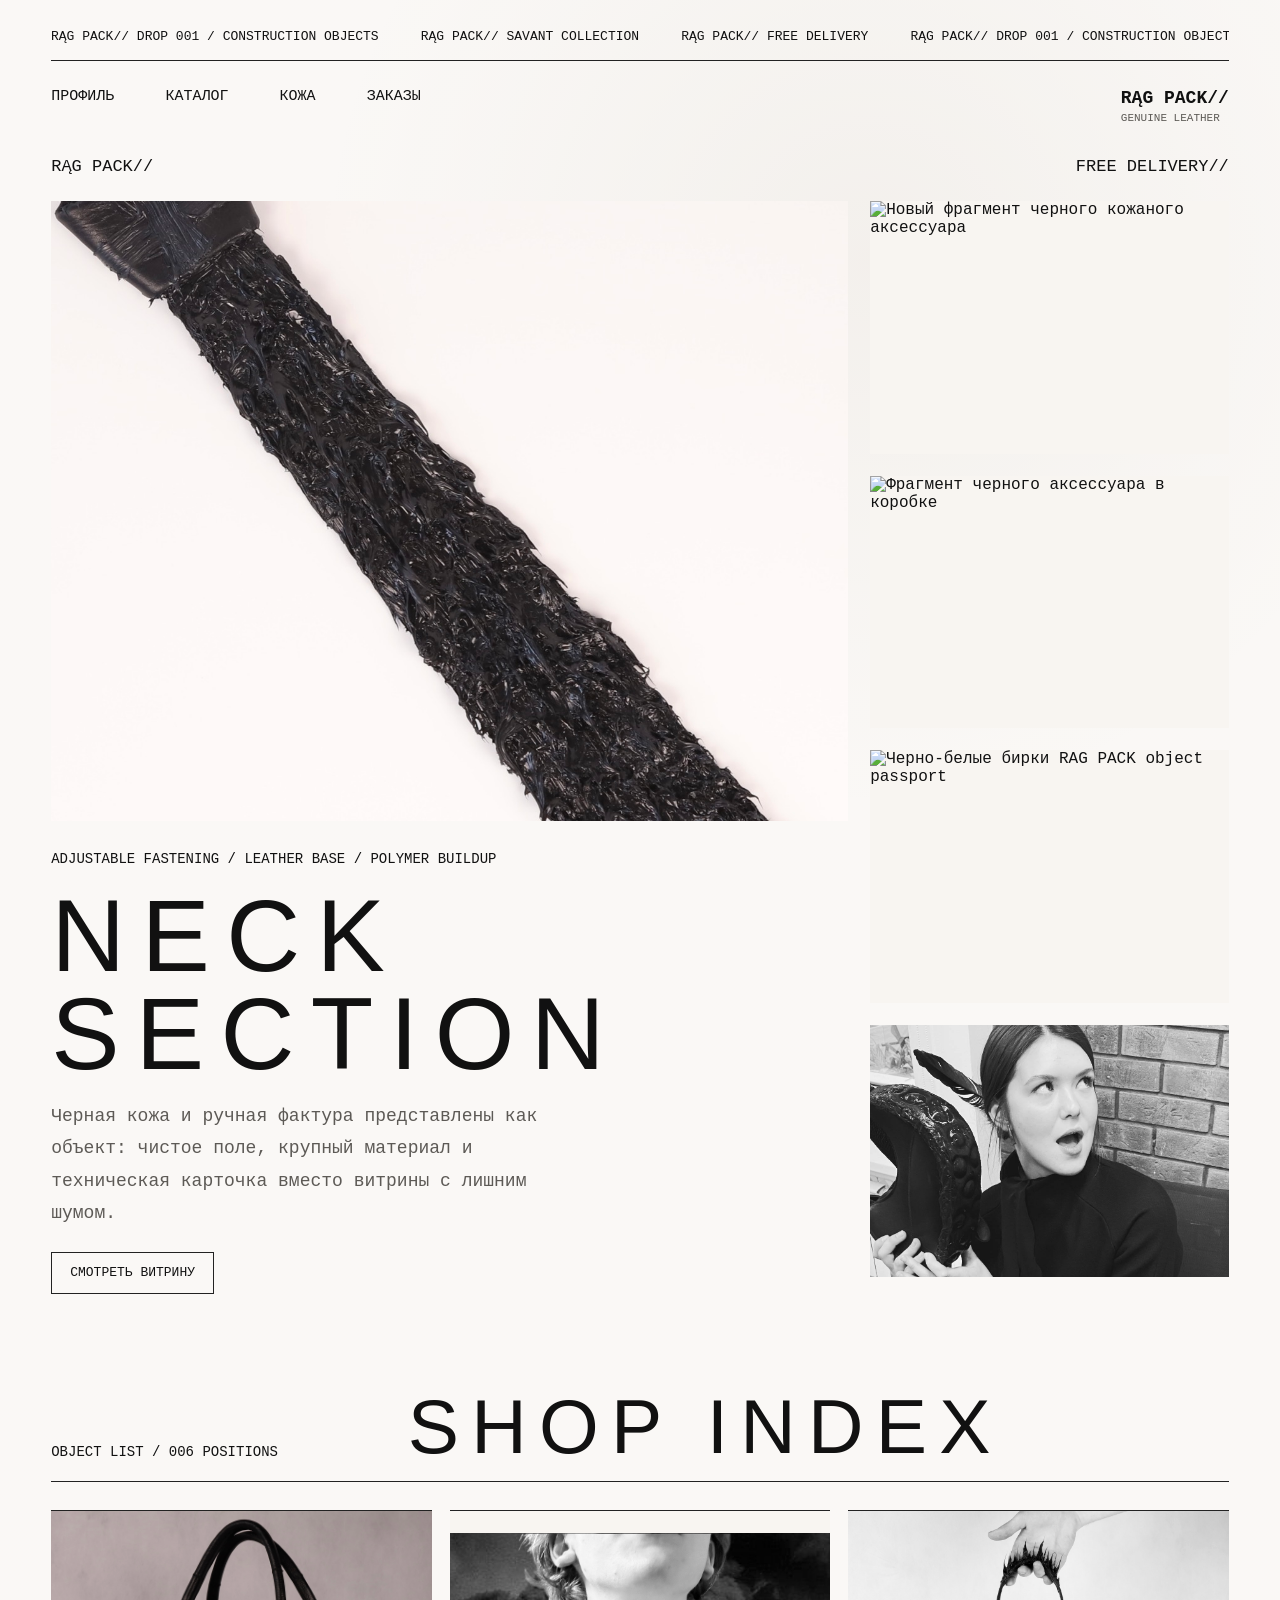
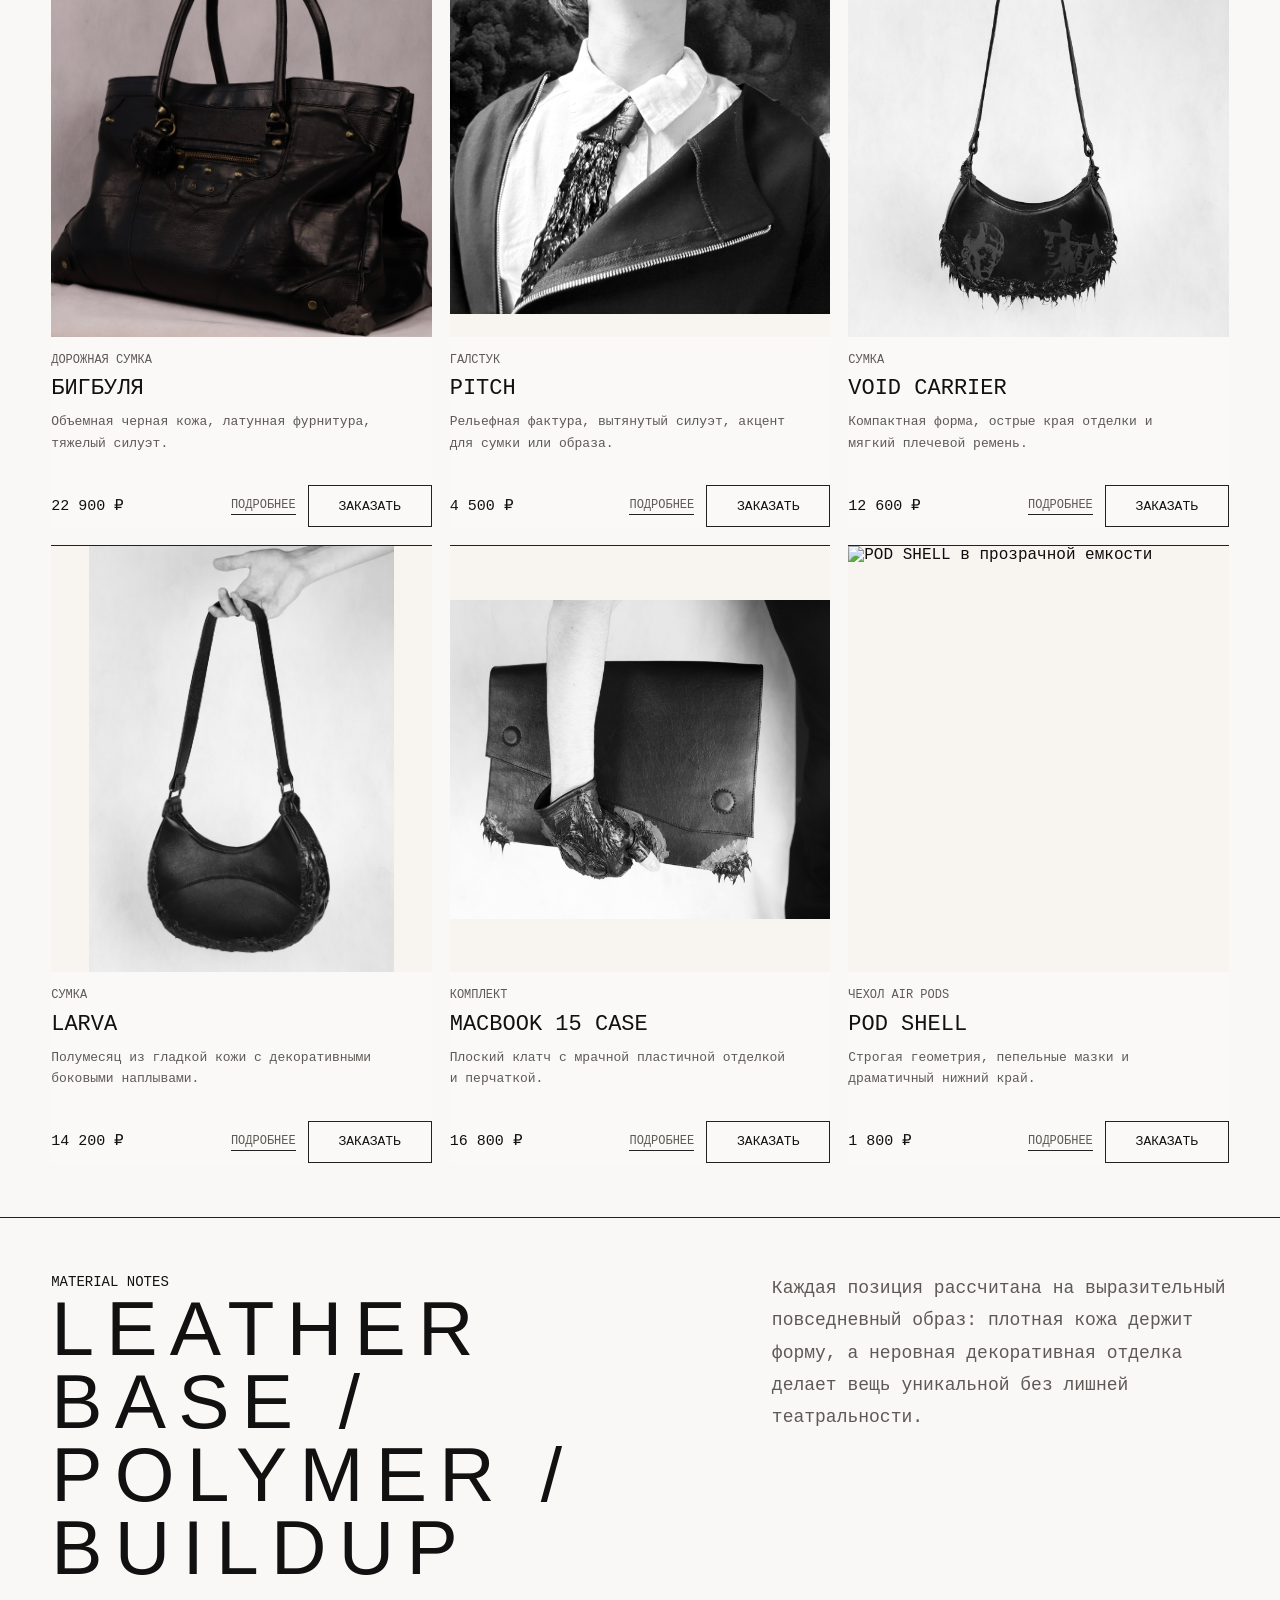
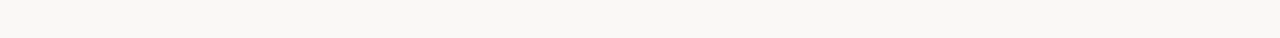
==== commit 9708dafe: "Add hero loop video" ====
--- a/index.html
+++ b/index.html
@@ -45,8 +45,13 @@
       </div>
       <div class="hero__layout">
         <div>
-          <div class="hero__media">
-            <img src="assets/product-3.jpg" alt="Крупный фрагмент черного кожаного аксессуара" />
+          <div class="hero__media hero__media--video">
+            <div class="hero-loop" aria-label="Зацикленное видео RAG PACK">
+              <video class="hero-loop__video" autoplay loop muted playsinline preload="auto" poster="assets/product-3.jpg">
+                <source src="assets/hero-loop.mp4" type="video/mp4" />
+              </video>
+              <img class="hero-loop__fallback" src="assets/product-3.jpg" alt="Крупный фрагмент черного кожаного аксессуара" />
+            </div>
           </div>
           <div class="hero__content">
             <p class="section-label">adjustable fastening / leather base / polymer buildup</p>
--- a/styles.css
+++ b/styles.css
@@ -175,11 +175,46 @@
   background: #f8f5f1;
 }
 
-.hero__media img {
+.hero__media > img {
   height: 100%;
   object-fit: cover;
   object-position: 32% 52%;
   mix-blend-mode: multiply;
+}
+
+.hero__media--video {
+  background: #f8f5f1;
+  isolation: isolate;
+}
+
+.hero-loop {
+  position: relative;
+  width: 100%;
+  height: 100%;
+  min-height: inherit;
+  overflow: hidden;
+}
+
+.hero-loop__video,
+.hero-loop__fallback {
+  position: absolute;
+  inset: 0;
+  display: block;
+  width: 100%;
+  height: 100%;
+  object-fit: cover;
+  object-position: center;
+  user-select: none;
+}
+
+.hero-loop__video {
+  z-index: 1;
+  transform: scale(1.16) translateY(-3.5%);
+  transform-origin: center top;
+}
+
+.hero-loop__fallback {
+  z-index: 0;
 }
 
 .hero__content {
@@ -829,7 +864,8 @@
 }
 
 .auth-form label,
-.customer-row label {
+.customer-row label,
+.product-editor label {
   display: grid;
   gap: 8px;
   font: 400 12px/1.4 var(--mono);
@@ -838,7 +874,9 @@
 
 .auth-form input,
 .admin-pane select,
-.customer-row textarea {
+.customer-row textarea,
+.product-editor input,
+.product-editor textarea {
   width: 100%;
   border: 1px solid var(--line);
   border-radius: 0;
@@ -848,12 +886,14 @@
 }
 
 .auth-form input,
-.admin-pane select {
+.admin-pane select,
+.product-editor input {
   min-height: 44px;
   padding: 0 12px;
 }
 
-.customer-row textarea {
+.customer-row textarea,
+.product-editor textarea {
   resize: vertical;
   min-height: 86px;
   padding: 10px 12px;
@@ -916,9 +956,54 @@
 
 .admin-layout {
   display: grid;
-  grid-template-columns: minmax(0, 1fr) minmax(320px, 0.58fr);
   gap: 22px;
   margin-top: 24px;
+}
+
+.admin-tabs {
+  display: flex;
+  flex-wrap: wrap;
+  gap: 0;
+  border-top: 1px solid var(--line);
+  border-bottom: 1px solid var(--line);
+  margin-top: 24px;
+}
+
+.admin-tab {
+  min-height: 46px;
+  border: 0;
+  border-right: 1px solid var(--line);
+  border-radius: 0;
+  padding: 0 20px;
+  background: transparent;
+  color: var(--muted);
+  cursor: pointer;
+  font: 700 13px/1 var(--mono);
+  text-transform: uppercase;
+}
+
+.admin-tab:first-child {
+  border-left: 1px solid var(--line);
+}
+
+.admin-tab.is-active {
+  background: var(--ink);
+  color: var(--paper);
+}
+
+.admin-tab:focus-visible {
+  outline: 2px solid var(--ink);
+  outline-offset: 3px;
+}
+
+.admin-panel {
+  display: grid;
+  grid-template-columns: minmax(0, 0.85fr) minmax(360px, 0.7fr);
+  gap: 22px;
+}
+
+.admin-panel:not([data-admin-panel="products"]) {
+  grid-template-columns: 1fr;
 }
 
 .admin-pane {
@@ -997,6 +1082,41 @@
   text-transform: uppercase;
 }
 
+.product-editor {
+  display: grid;
+  gap: 14px;
+}
+
+.product-editor__grid {
+  display: grid;
+  grid-template-columns: repeat(2, minmax(0, 1fr));
+  gap: 14px;
+}
+
+.checkbox-label {
+  display: flex !important;
+  width: fit-content;
+  align-items: center;
+  gap: 10px;
+}
+
+.checkbox-label input {
+  width: auto;
+  min-height: 0;
+}
+
+.product-actions {
+  display: flex;
+  flex-wrap: wrap;
+  gap: 8px;
+}
+
+.field-hint {
+  display: block;
+  color: var(--muted);
+  font: 400 12px/1.5 var(--mono);
+}
+
 .customer-row__head {
   display: flex;
   align-items: start;
@@ -1016,7 +1136,9 @@
   .craft,
   .product-detail__layout,
   .auth-panel,
-  .admin-layout {
+  .admin-layout,
+  .admin-panel,
+  .product-editor__grid {
     grid-template-columns: 1fr;
   }
 
@@ -1028,9 +1150,15 @@
     grid-template-columns: repeat(2, minmax(0, 1fr));
   }
 
+  .admin-tab {
+    flex: 1 1 33%;
+    padding: 0 12px;
+  }
+
   .product-detail__content {
     position: static;
   }
+
 }
 
 @media (max-width: 640px) {
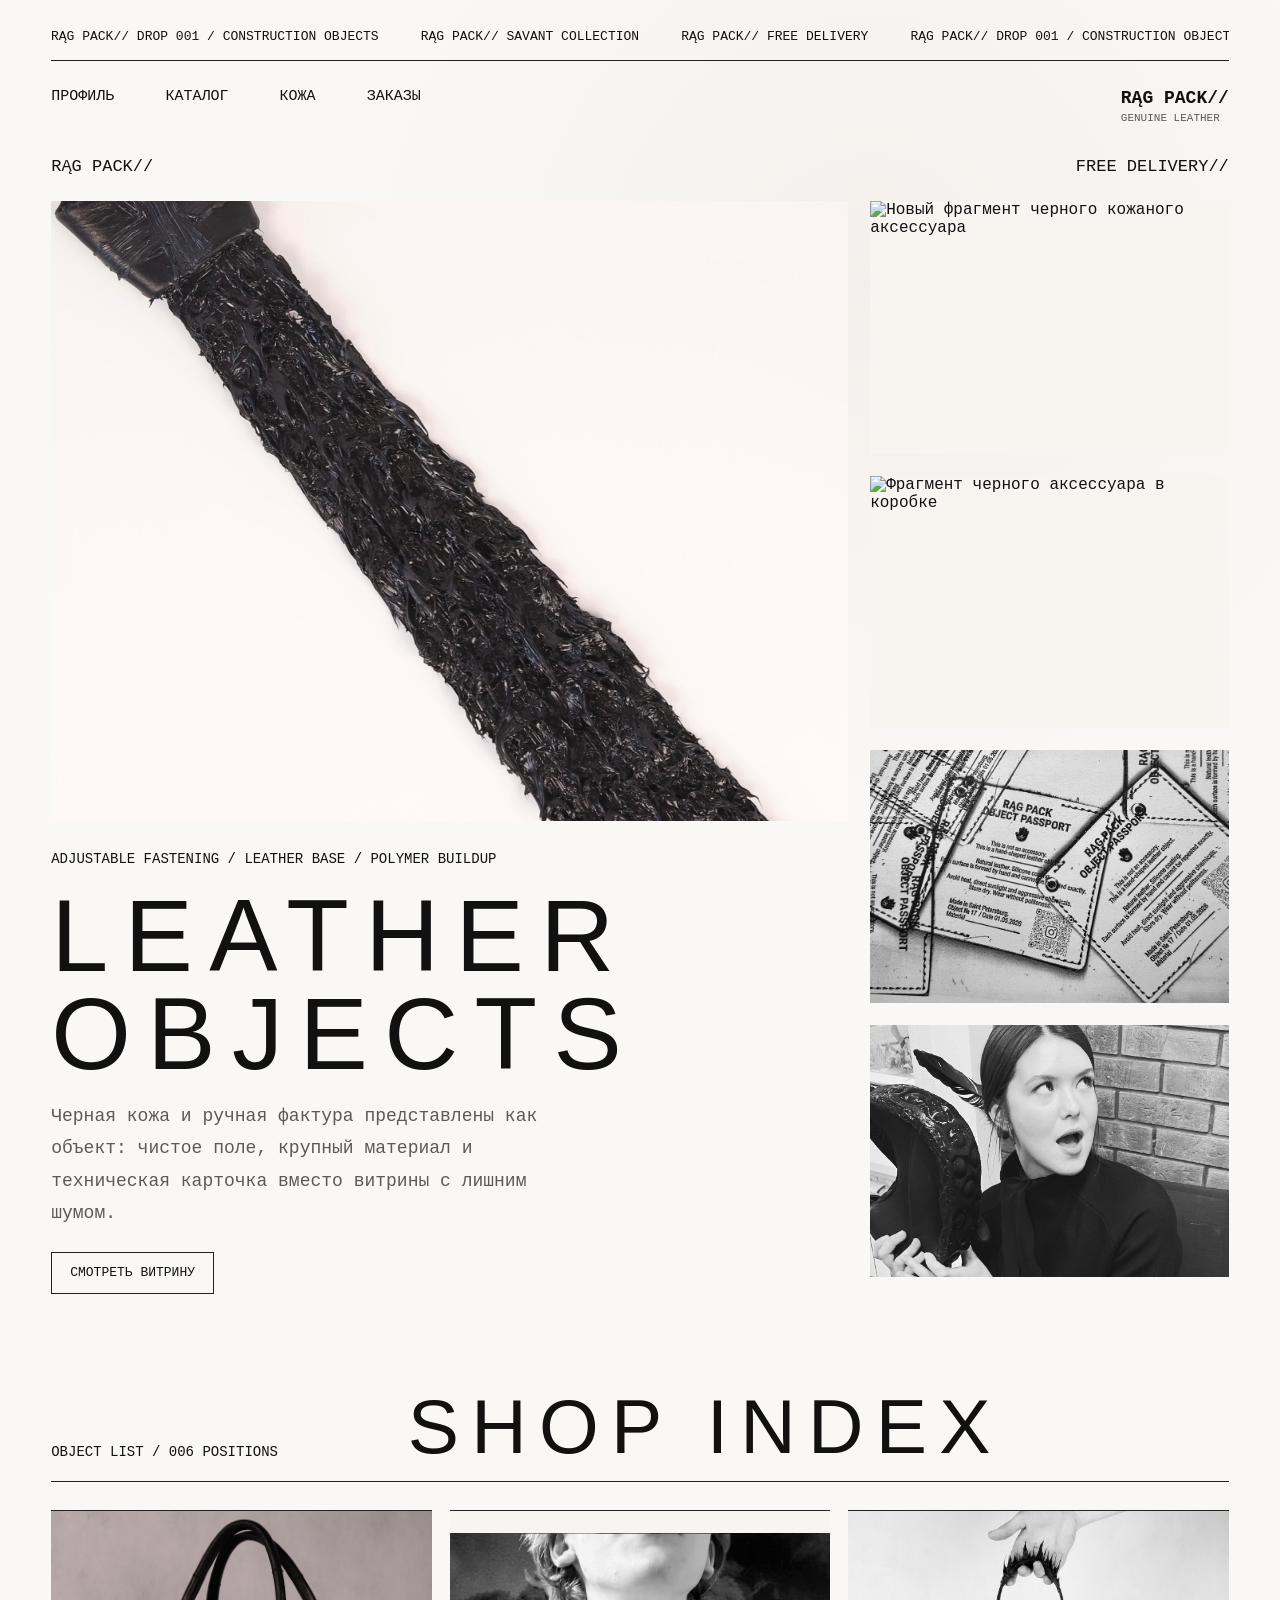
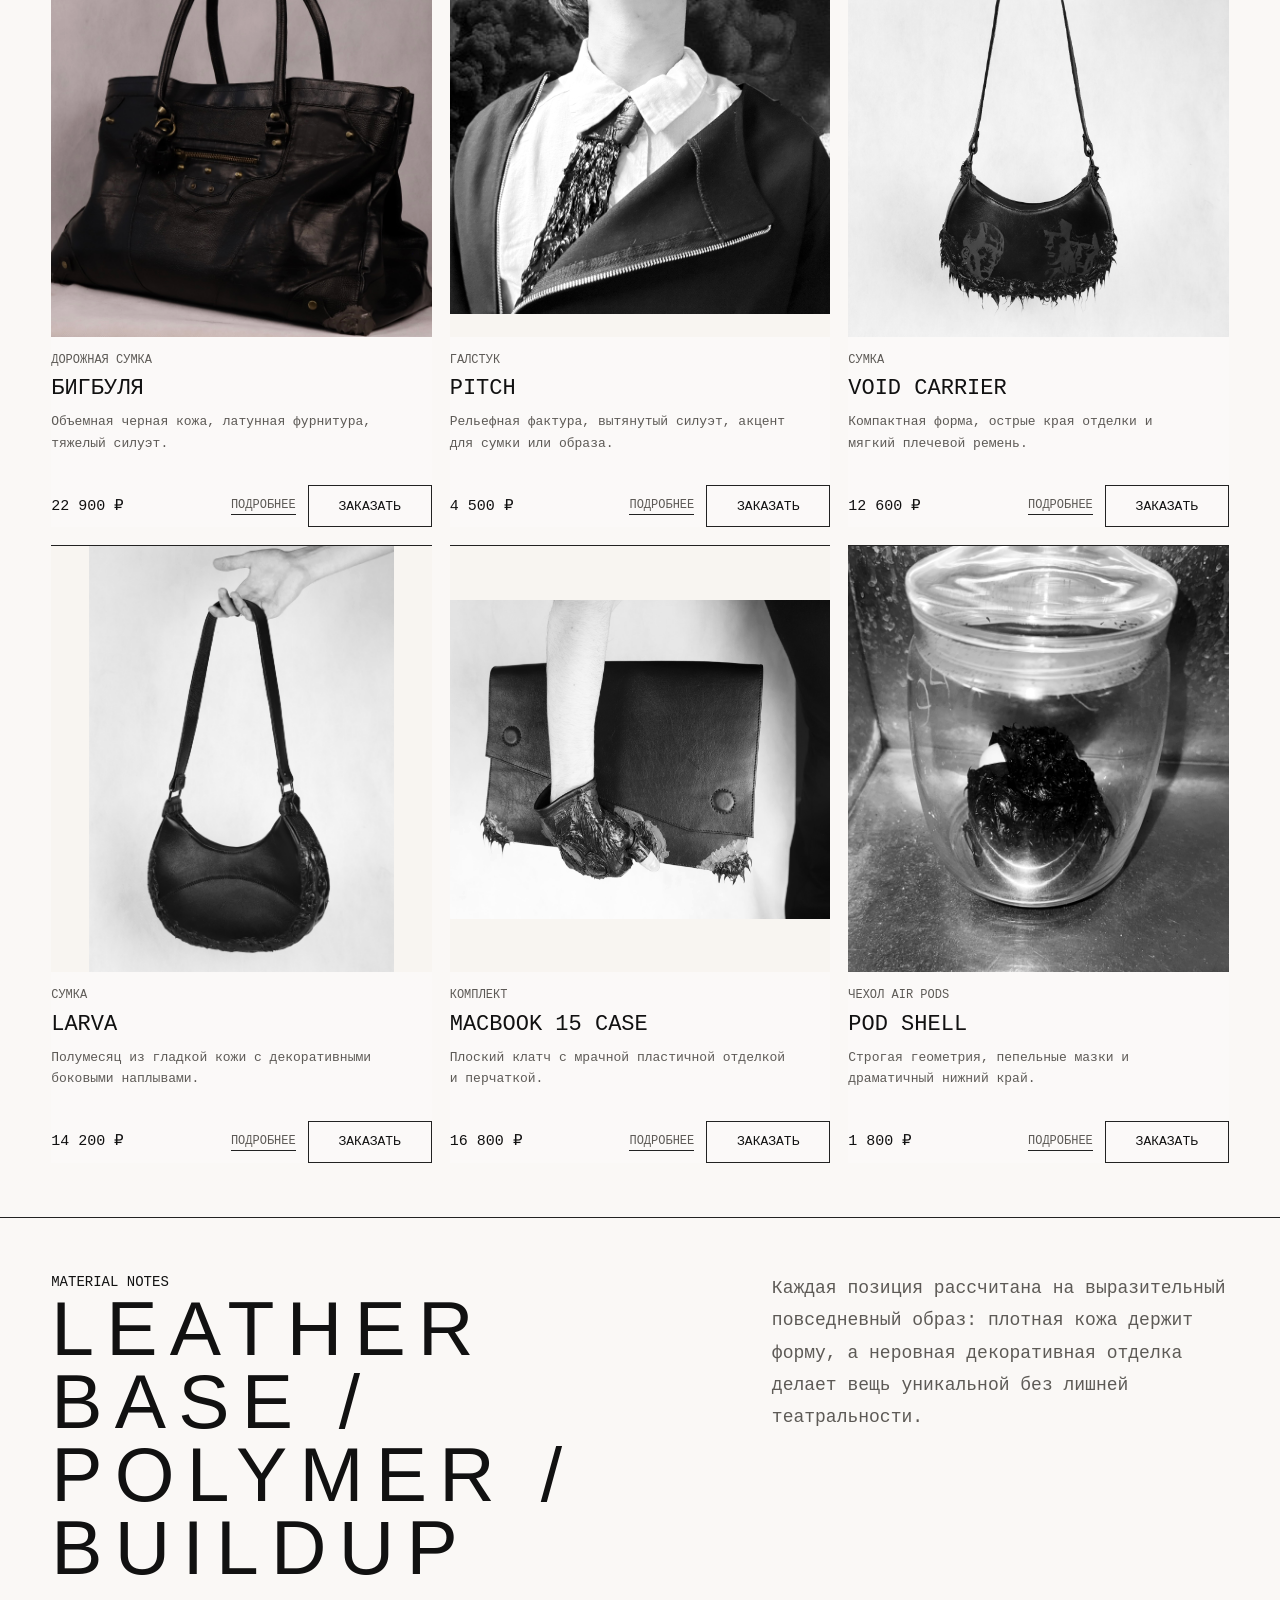
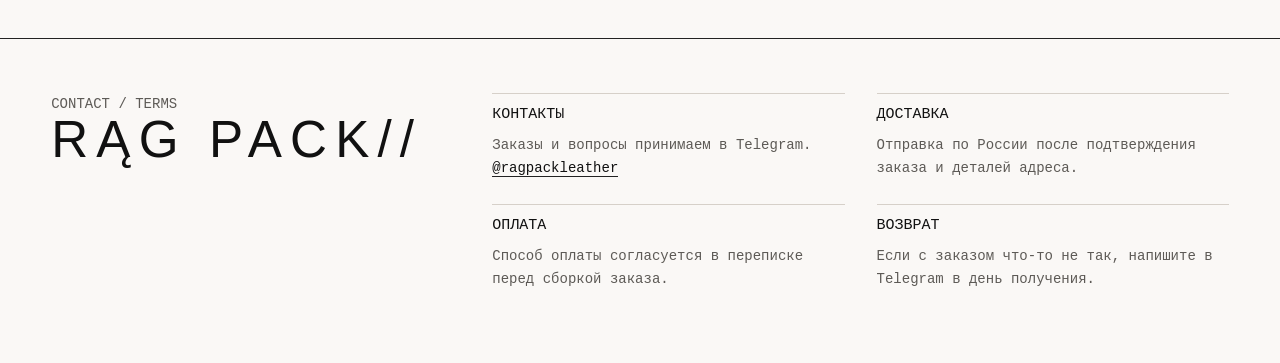
==== commit 4246ac70: "Add quick SEO content wins" ====
--- a/index.html
+++ b/index.html
@@ -5,7 +5,9 @@
   <meta charset="UTF-8" />
   <meta name="viewport" content="width=device-width, initial-scale=1.0" />
   <title>RĄG PACK// Genuine Leather</title>
+  <meta name="description" content="RĄG PACK// — кожаные объекты, аксессуары и фактурные изделия ручной работы." />
   <meta name="ragpack-api-url" content="https://api.ragpack.ru/api/orders" />
+  <link rel="canonical" href="https://ragpack.ru/" />
   <link rel="stylesheet" href="styles.css?v=product-pages-2" />
 </head>
 
@@ -55,7 +57,7 @@
           </div>
           <div class="hero__content">
             <p class="section-label">adjustable fastening / leather base / polymer buildup</p>
-            <h1 id="hero-title">neck section</h1>
+            <h1 id="hero-title">leather objects</h1>
             <p>
               Черная кожа и ручная фактура представлены как объект: чистое
               поле, крупный материал и техническая карточка вместо витрины с
@@ -72,7 +74,7 @@
             <img src="assets/IMG_4147.heic.png" alt="Фрагмент черного аксессуара в коробке" />
           </div>
           <div class="detail-stack__image">
-            <img src="assets/IMG_4120.heic.png" alt="Черно-белые бирки RAG PACK object passport" />
+            <img src="assets/IMG_4120.heic.jpg" alt="Черно-белые бирки RAG PACK object passport" />
           </div>
           <div class="detail-stack__image">
             <img src="assets/detail-bottom.jpg" alt="Черно-белый портрет с сумкой Larva" />
@@ -110,6 +112,32 @@
     </section>
   </main>
 
+  <footer class="site-footer" aria-labelledby="footer-title">
+    <div>
+      <p class="section-label">contact / terms</p>
+      <h2 id="footer-title">RĄG PACK//</h2>
+    </div>
+    <div class="site-footer__grid">
+      <section>
+        <h3>Контакты</h3>
+        <p>Заказы и вопросы принимаем в Telegram.</p>
+        <a href="https://t.me/ragpackleather" target="_blank" rel="noopener noreferrer">@ragpackleather</a>
+      </section>
+      <section>
+        <h3>Доставка</h3>
+        <p>Отправка по России после подтверждения заказа и деталей адреса.</p>
+      </section>
+      <section>
+        <h3>Оплата</h3>
+        <p>Способ оплаты согласуется в переписке перед сборкой заказа.</p>
+      </section>
+      <section>
+        <h3>Возврат</h3>
+        <p>Если с заказом что-то не так, напишите в Telegram в день получения.</p>
+      </section>
+    </div>
+  </footer>
+
   <dialog class="order-dialog" id="order">
     <form class="order-form" id="order-form">
       <button class="order-form__close" type="button" value="cancel" aria-label="Закрыть">×</button>
--- a/styles.css
+++ b/styles.css
@@ -311,7 +311,8 @@
 }
 
 .catalog,
-.craft {
+.craft,
+.site-footer {
   max-width: 1280px;
   margin: 0 auto;
   padding: 54px clamp(18px, 4vw, 56px);
@@ -477,6 +478,51 @@
   margin: 0;
   color: var(--muted);
   font: 400 18px/1.8 var(--mono);
+}
+
+.site-footer {
+  display: grid;
+  grid-template-columns: minmax(0, 0.55fr) minmax(0, 1fr);
+  gap: 36px;
+  border-top: 1px solid var(--line);
+  padding-bottom: 72px;
+}
+
+.site-footer h2 {
+  margin: 0;
+  font-size: clamp(34px, 4vw, 62px);
+  line-height: 0.95;
+}
+
+.site-footer__grid {
+  display: grid;
+  grid-template-columns: repeat(2, minmax(0, 1fr));
+  gap: 24px 32px;
+}
+
+.site-footer section {
+  min-width: 0;
+  border-top: 1px solid var(--line-soft);
+  padding-top: 12px;
+}
+
+.site-footer h3 {
+  margin: 0 0 10px;
+  font: 400 15px/1.2 var(--mono);
+  letter-spacing: 0;
+  text-transform: uppercase;
+}
+
+.site-footer p,
+.site-footer a {
+  margin: 0;
+  color: var(--muted);
+  font: 400 14px/1.65 var(--mono);
+}
+
+.site-footer a {
+  border-bottom: 1px solid var(--line);
+  color: var(--ink);
 }
 
 .order-dialog {
@@ -1134,6 +1180,7 @@
   .hero__layout,
   .section-heading,
   .craft,
+  .site-footer,
   .product-detail__layout,
   .auth-panel,
   .admin-layout,
@@ -1196,6 +1243,7 @@
 
   .detail-stack,
   .product-grid,
+  .site-footer__grid,
   .product-detail__gallery,
   .profile-facts,
   .table-row,
